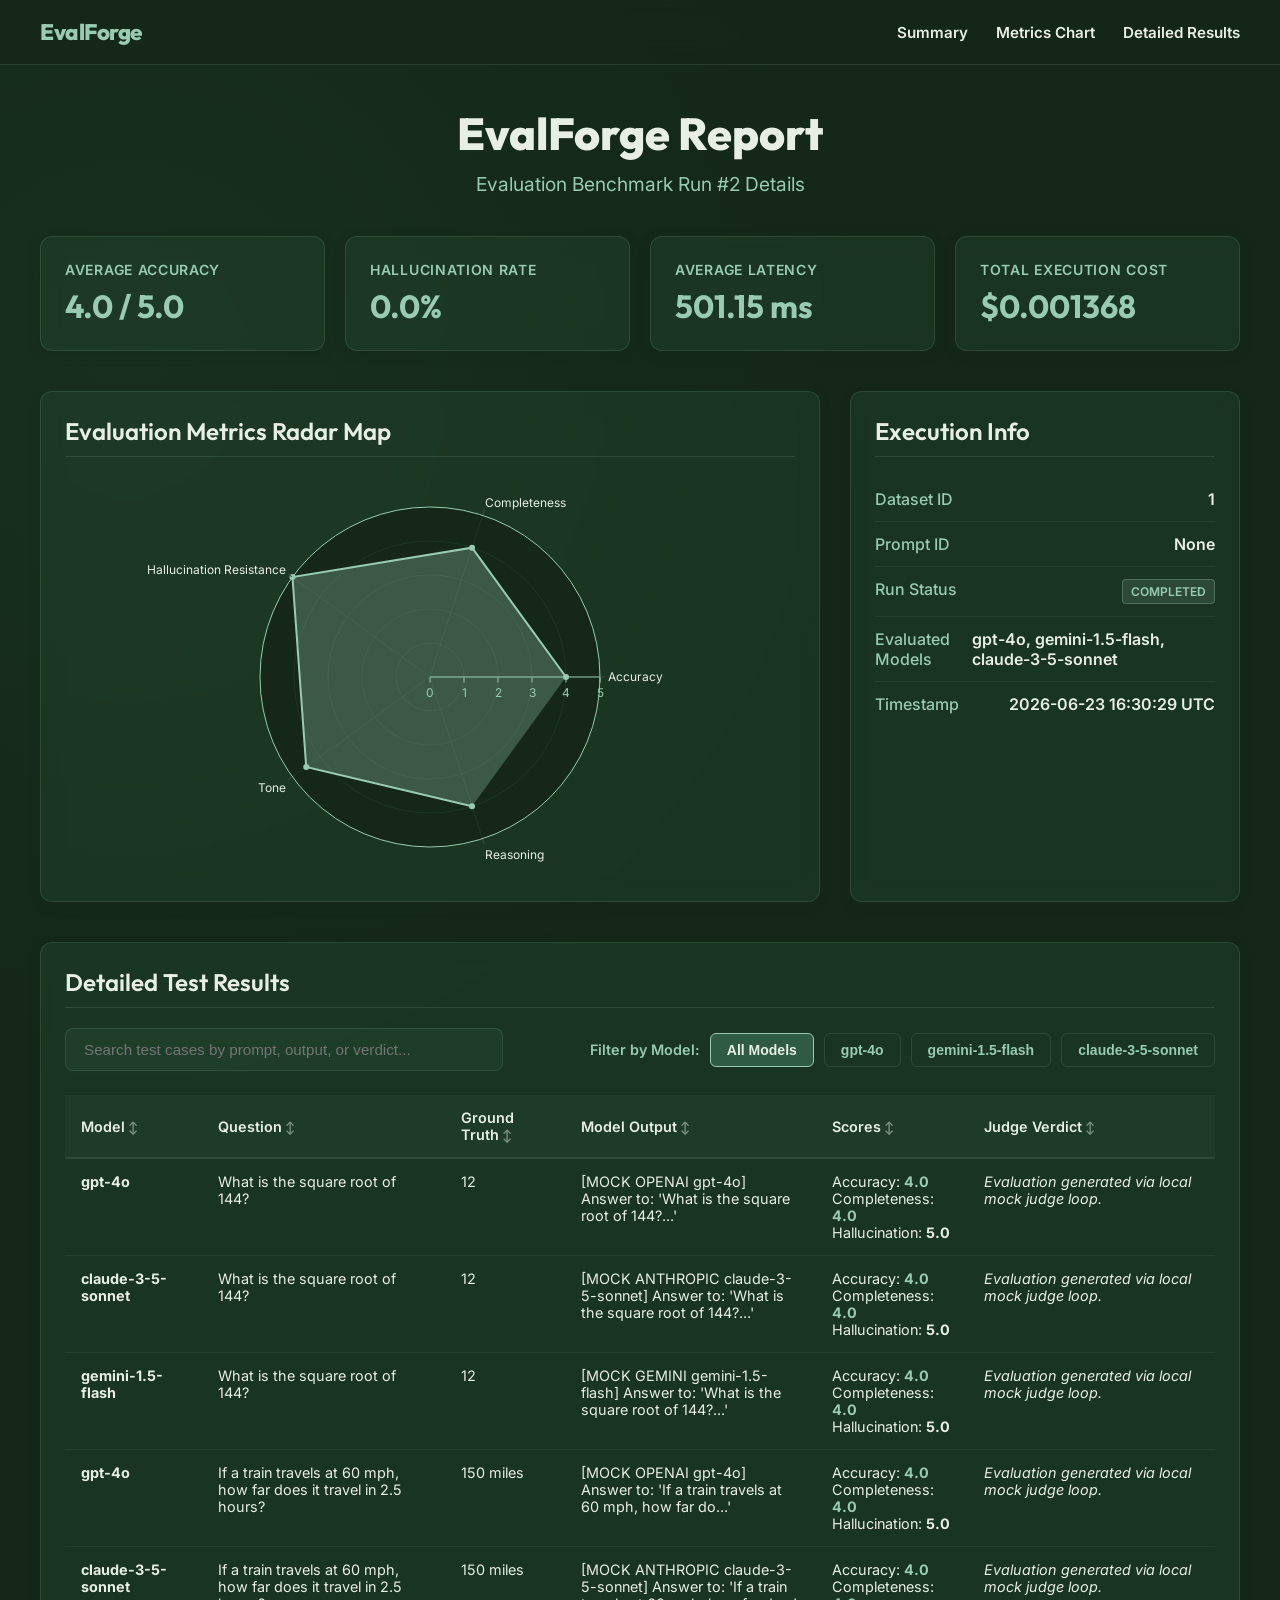
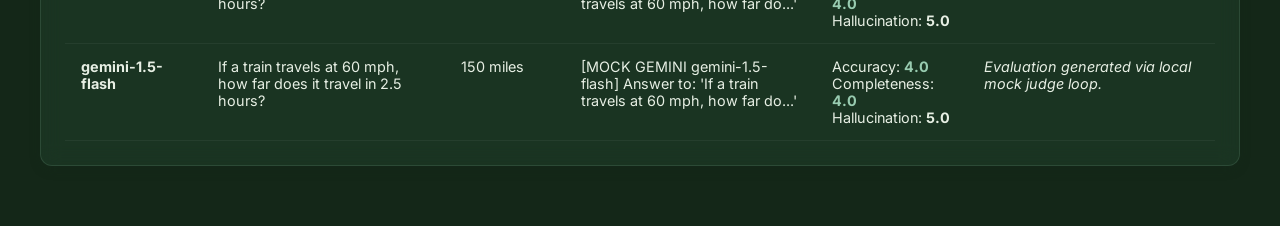
==== docs/index.html @ 188fa4e1 "Initial commit: LLMBench platform with Amber & Terra Cotta theme and Celery worker fixes" ====
<!DOCTYPE html>
<html lang="en">
<head>
    <meta charset="UTF-8">
    <meta name="viewport" content="width=device-width, initial-scale=1.0">
    <title>EvalForge | Run #2 Evaluation Report</title>
    <!-- Outfit Font & Plotly CDN -->
    <link href="https://fonts.googleapis.com/css2?family=Outfit:wght@400;600;800&family=Inter:wght@400;500;700&display=swap" rel="stylesheet">
    <script src="https://cdn.plot.ly/plotly-2.24.0.min.js"></script>
    <style>
        :root {
            --bg-color: #142718;
            --card-bg: rgba(46, 91, 65, 0.25);
            --border-color: rgba(152, 203, 176, 0.15);
            --text-main: #E7EFE4;
            --text-muted: #98CBB0;
            --accent-green: #98CBB0;
            --accent-pine: #2E5B41;
            --accent-red: #F43F5E;
            --accent-cream: #E7EFE4;
        }

        html {
            scroll-behavior: smooth;
        }

        /* Custom Scrollbar */
        ::-webkit-scrollbar {
            width: 10px;
            height: 10px;
        }
        ::-webkit-scrollbar-track {
            background: var(--bg-color);
        }
        ::-webkit-scrollbar-thumb {
            background: var(--accent-pine);
            border-radius: 5px;
        }
        ::-webkit-scrollbar-thumb:hover {
            background: var(--accent-green);
        }

        body {
            background-color: var(--bg-color);
            color: var(--text-main);
            font-family: 'Inter', sans-serif;
            margin: 0;
            padding: 0 0 60px 0;
            /* Subtly animated gradient backdrop matching our forest palette */
            background-image: radial-gradient(circle at 10% 20%, rgba(46, 91, 65, 0.15) 0%, transparent 40%),
                              radial-gradient(circle at 90% 80%, rgba(20, 39, 24, 0.2) 0%, transparent 50%);
        }

        /* --- Header Navigation --- */
        .nav-bar {
            position: sticky;
            top: 0;
            z-index: 100;
            background: rgba(20, 39, 24, 0.75);
            backdrop-filter: blur(12px);
            -webkit-backdrop-filter: blur(12px);
            border-bottom: 1px solid var(--border-color);
            margin-bottom: 40px;
            padding: 18px 24px;
        }
        
        .nav-container {
            max-width: 1200px;
            margin: 0 auto;
            display: flex;
            justify-content: space-between;
            align-items: center;
        }
        
        .nav-logo {
            font-family: 'Outfit', sans-serif;
            font-weight: 800;
            font-size: 1.4rem;
            color: var(--accent-green);
            letter-spacing: -0.02em;
        }
        
        .nav-links a {
            color: var(--text-main);
            text-decoration: none;
            margin-left: 24px;
            font-weight: 600;
            font-size: 0.95rem;
            transition: color 0.3s ease;
            position: relative;
            padding-bottom: 6px;
        }
        
        .nav-links a::after {
            content: '';
            position: absolute;
            width: 0;
            height: 2px;
            bottom: 0;
            left: 0;
            background-color: var(--accent-green);
            transition: width 0.3s ease;
        }
        
        .nav-links a:hover::after {
            width: 100%;
        }
        
        .nav-links a:hover {
            color: var(--accent-green);
        }

        .container {
            max-width: 1200px;
            margin: 0 auto;
            padding: 0 20px;
        }

        header {
            margin-bottom: 40px;
            text-align: center;
        }

        h1 {
            font-family: 'Outfit', sans-serif;
            font-size: 2.8rem;
            margin: 0 0 10px 0;
            font-weight: 800;
            color: var(--accent-cream);
        }

        .subtitle {
            color: var(--text-muted);
            font-size: 1.2rem;
            margin: 0;
        }

        /* --- Scroll Entrance Animations --- */
        .scroll-section {
            opacity: 0;
            transform: translateY(30px);
            transition: opacity 0.8s cubic-bezier(0.16, 1, 0.3, 1), 
                        transform 0.8s cubic-bezier(0.16, 1, 0.3, 1);
        }
        
        .scroll-section.visible {
            opacity: 1;
            transform: translateY(0);
        }

        /* --- KPI Grid --- */
        .kpi-grid {
            display: grid;
            grid-template-columns: repeat(auto-fit, minmax(220px, 1fr));
            gap: 20px;
            margin-bottom: 40px;
        }

        .kpi-card {
            background-color: var(--card-bg);
            border: 1px solid var(--border-color);
            border-radius: 12px;
            padding: 24px;
            box-shadow: 0 4px 12px -2px rgba(20, 39, 24, 0.5);
            backdrop-filter: blur(10px);
            cursor: pointer;
            transition: transform 0.4s cubic-bezier(0.16, 1, 0.3, 1), 
                        border-color 0.4s ease, 
                        box-shadow 0.4s ease;
        }

        .kpi-card:hover {
            transform: translateY(-6px);
            border-color: var(--accent-green);
            box-shadow: 0 12px 24px -10px rgba(152, 203, 176, 0.4);
        }

        .kpi-label {
            color: var(--text-muted);
            font-size: 0.875rem;
            font-weight: 600;
            text-transform: uppercase;
            letter-spacing: 0.05em;
            margin-bottom: 8px;
        }

        .kpi-value {
            font-family: 'Outfit', sans-serif;
            font-size: 2rem;
            font-weight: 700;
            color: var(--accent-green);
        }

        /* --- Layout Sections --- */
        .section-grid {
            display: grid;
            grid-template-columns: 1fr;
            gap: 30px;
            margin-bottom: 40px;
        }

        @media (min-width: 900px) {
            .section-grid {
                grid-template-columns: 2fr 1fr;
            }
        }

        .card {
            background-color: var(--card-bg);
            border: 1px solid var(--border-color);
            border-radius: 12px;
            padding: 24px;
            box-shadow: 0 4px 12px -2px rgba(20, 39, 24, 0.4);
            backdrop-filter: blur(10px);
            transition: transform 0.4s cubic-bezier(0.16, 1, 0.3, 1), 
                        border-color 0.4s ease, 
                        box-shadow 0.4s ease;
        }

        .card:hover {
            transform: translateY(-6px);
            border-color: rgba(152, 203, 176, 0.4);
            box-shadow: 0 12px 24px -10px rgba(46, 91, 65, 0.6);
        }

        h2 {
            font-family: 'Outfit', sans-serif;
            font-size: 1.5rem;
            margin-top: 0;
            margin-bottom: 20px;
            font-weight: 600;
            border-bottom: 1px solid var(--border-color);
            padding-bottom: 10px;
            color: var(--accent-cream);
        }

        .metadata-list {
            list-style: none;
            padding: 0;
            margin: 0;
        }

        .metadata-list li {
            display: flex;
            justify-content: space-between;
            padding: 12px 0;
            border-bottom: 1px solid rgba(255, 255, 255, 0.05);
        }

        .metadata-list li:last-child {
            border-bottom: none;
        }

        .metadata-label {
            color: var(--text-muted);
            font-weight: 500;
        }

        .metadata-value {
            font-weight: 600;
        }

        /* --- Chart slots --- */
        .chart-container {
            width: 100%;
            height: 400px;
        }

        /* --- Results Table --- */
        .table-card {
            animation: fadeInUp 0.9s cubic-bezier(0.16, 1, 0.3, 1) both;
            animation-delay: 0.35s;
        }

        .table-container {
            overflow-x: auto;
            margin-top: 20px;
        }

        table {
            width: 100%;
            border-collapse: collapse;
            text-align: left;
            font-size: 0.9rem;
        }

        th {
            background-color: rgba(46, 91, 65, 0.2);
            color: var(--text-main);
            font-weight: 600;
            padding: 14px 16px;
            border-bottom: 2px solid var(--border-color);
        }

        td {
            padding: 14px 16px;
            border-bottom: 1px solid rgba(255, 255, 255, 0.05);
            vertical-align: top;
            max-width: 300px;
            word-wrap: break-word;
        }

        tr:hover {
            background-color: rgba(255, 255, 255, 0.02);
        }

        .badge {
            display: inline-block;
            padding: 4px 8px;
            border-radius: 4px;
            font-size: 0.75rem;
            font-weight: 600;
            text-transform: uppercase;
        }

        .badge-status-completed {
            background-color: rgba(152, 203, 176, 0.15);
            color: var(--accent-green);
            border: 1px solid rgba(152, 203, 176, 0.3);
        }

        .score {
            font-weight: 700;
            color: var(--accent-green);
        }

        /* --- Search & Filters --- */
        .search-filter-container {
            display: flex;
            flex-direction: column;
            gap: 20px;
            margin-bottom: 24px;
        }
        @media (min-width: 768px) {
            .search-filter-container {
                flex-direction: row;
                justify-content: space-between;
                align-items: center;
            }
        }
        .form-input {
            background-color: var(--card-bg);
            border: 1px solid var(--border-color);
            color: var(--text-main);
            padding: 12px 18px;
            border-radius: 8px;
            font-size: 0.95rem;
            outline: none;
            width: 100%;
            max-width: 400px;
            transition: border-color 0.3s ease;
        }
        .form-input:focus {
            border-color: var(--accent-green);
        }
        .filter-group {
            display: flex;
            align-items: center;
            gap: 10px;
            flex-wrap: wrap;
        }
        .filter-label {
            color: var(--text-muted);
            font-size: 0.9rem;
            font-weight: 600;
        }
        .filter-btn {
            background-color: transparent;
            border: 1px solid var(--border-color);
            color: var(--text-muted);
            padding: 8px 16px;
            border-radius: 6px;
            font-size: 0.875rem;
            font-weight: 600;
            cursor: pointer;
            transition: all 0.3s ease;
        }
        .filter-btn:hover, .filter-btn.active {
            background-color: var(--accent-pine);
            color: var(--text-main);
            border-color: var(--accent-green);
        }
        th.sortable {
            cursor: pointer;
            user-select: none;
            position: relative;
        }
        th.sortable:hover {
            background-color: rgba(46, 91, 65, 0.4);
            color: var(--accent-green);
        }
        th.sortable::after {
            content: ' ↕';
            font-size: 0.75rem;
            opacity: 0.5;
        }
        th.sortable.asc::after {
            content: ' ↑';
            opacity: 1;
            color: var(--accent-green);
        }
        th.sortable.desc::after {
            content: ' ↓';
            opacity: 1;
            color: var(--accent-green);
        }
    </style>
</head>
<body>
    <!-- Sticky Navigation Bar -->
    <div class="nav-bar">
        <div class="nav-container">
            <span class="nav-logo">EvalForge</span>
            <div class="nav-links">
                <a href="#summary">Summary</a>
                <a href="#charts">Metrics Chart</a>
                <a href="#results">Detailed Results</a>
            </div>
        </div>
    </div>

    <div class="container">
        <!-- Summary Section -->
        <section id="summary" class="scroll-section">
            <header>
                <h1>EvalForge Report</h1>
                <p class="subtitle">Evaluation Benchmark Run #2 Details</p>
            </header>

            <!-- KPI Summary Dashboard -->
            <div class="kpi-grid">
                <div class="kpi-card" onclick="handleKpiClick('accuracy')">
                    <div class="kpi-label">Average Accuracy</div>
                    <div class="kpi-value">4.0 / 5.0</div>
                </div>
                <div class="kpi-card" onclick="handleKpiClick('hallucination')">
                    <div class="kpi-label">Hallucination Rate</div>
                    <div class="kpi-value" style="color: var(--accent-green)">
                        0.0%
                    </div>
                </div>
                <div class="kpi-card" onclick="handleKpiClick('latency')">
                    <div class="kpi-label">Average Latency</div>
                    <div class="kpi-value">501.15 ms</div>
                </div>
                <div class="kpi-card" onclick="handleKpiClick('cost')">
                    <div class="kpi-label">Total Execution Cost</div>
                    <div class="kpi-value">$0.001368</div>
                </div>
            </div>
        </section>

        <!-- Main Info Section -->
        <section id="charts" class="scroll-section">
            <div class="section-grid">
                <!-- Radar Dimensions Chart -->
                <div class="card">
                    <h2>Evaluation Metrics Radar Map</h2>
                    <div id="radar-chart" class="chart-container"></div>
                </div>

                <!-- Run Metadata -->
                <div class="card">
                    <h2>Execution Info</h2>
                    <ul class="metadata-list">
                        <li>
                            <span class="metadata-label">Dataset ID</span>
                            <span class="metadata-value">1</span>
                        </li>
                        <li>
                            <span class="metadata-label">Prompt ID</span>
                            <span class="metadata-value">None</span>
                        </li>
                        <li>
                            <span class="metadata-label">Run Status</span>
                            <span class="metadata-value"><span class="badge badge-status-completed">COMPLETED</span></span>
                        </li>
                        <li>
                            <span class="metadata-label">Evaluated Models</span>
                            <span class="metadata-value">gpt-4o, gemini-1.5-flash, claude-3-5-sonnet</span>
                        </li>
                        <li>
                            <span class="metadata-label">Timestamp</span>
                            <span class="metadata-value">2026-06-23 16:30:29 UTC</span>
                        </li>
                    </ul>
                </div>
            </div>
        </section>

        <!-- Granular Test Cases -->
        <section id="results" class="scroll-section">
            <div class="card table-card">
                <h2>Detailed Test Results</h2>
                
                <!-- Dynamic Interactive Filters -->
                <div class="search-filter-container">
                    <input type="text" id="search-box" class="form-input" placeholder="Search test cases by prompt, output, or verdict..." onkeyup="filterTable()">
                    <div class="filter-group">
                        <span class="filter-label">Filter by Model:</span>
                        <button class="filter-btn active" onclick="filterModel('all', this)">All Models</button>
                        
                        <button class="filter-btn" onclick="filterModel('gpt-4o', this)">gpt-4o</button>
                        
                        <button class="filter-btn" onclick="filterModel('gemini-1.5-flash', this)">gemini-1.5-flash</button>
                        
                        <button class="filter-btn" onclick="filterModel('claude-3-5-sonnet', this)">claude-3-5-sonnet</button>
                        
                    </div>
                </div>

                <div class="table-container">
                    <table>
                        <thead>
                            <tr>
                                <th class="sortable" onclick="sortTable(0)">Model</th>
                                <th class="sortable" onclick="sortTable(1)">Question</th>
                                <th class="sortable" onclick="sortTable(2)">Ground Truth</th>
                                <th class="sortable" onclick="sortTable(3)">Model Output</th>
                                <th class="sortable" onclick="sortTable(4)">Scores</th>
                                <th class="sortable" onclick="sortTable(5)">Judge Verdict</th>
                            </tr>
                        </thead>
                        <tbody id="results-table-body">
                            
                            <tr data-model="gpt-4o">
                                <td><strong>gpt-4o</strong></td>
                                <td>What is the square root of 144?</td>
                                <td>12</td>
                                <td>[MOCK OPENAI gpt-4o] Answer to: 'What is the square root of 144?...'</td>
                                <td>
                                    Accuracy: <span class="score">4.0</span><br>
                                    Completeness: <span class="score">4.0</span><br>
                                    Hallucination: <span class="score" style="color: var(--text-main)">5.0</span>
                                </td>
                                <td><em>Evaluation generated via local mock judge loop.</em></td>
                            </tr>
                            
                            <tr data-model="claude-3-5-sonnet">
                                <td><strong>claude-3-5-sonnet</strong></td>
                                <td>What is the square root of 144?</td>
                                <td>12</td>
                                <td>[MOCK ANTHROPIC claude-3-5-sonnet] Answer to: 'What is the square root of 144?...'</td>
                                <td>
                                    Accuracy: <span class="score">4.0</span><br>
                                    Completeness: <span class="score">4.0</span><br>
                                    Hallucination: <span class="score" style="color: var(--text-main)">5.0</span>
                                </td>
                                <td><em>Evaluation generated via local mock judge loop.</em></td>
                            </tr>
                            
                            <tr data-model="gemini-1.5-flash">
                                <td><strong>gemini-1.5-flash</strong></td>
                                <td>What is the square root of 144?</td>
                                <td>12</td>
                                <td>[MOCK GEMINI gemini-1.5-flash] Answer to: 'What is the square root of 144?...'</td>
                                <td>
                                    Accuracy: <span class="score">4.0</span><br>
                                    Completeness: <span class="score">4.0</span><br>
                                    Hallucination: <span class="score" style="color: var(--text-main)">5.0</span>
                                </td>
                                <td><em>Evaluation generated via local mock judge loop.</em></td>
                            </tr>
                            
                            <tr data-model="gpt-4o">
                                <td><strong>gpt-4o</strong></td>
                                <td>If a train travels at 60 mph, how far does it travel in 2.5 hours?</td>
                                <td>150 miles</td>
                                <td>[MOCK OPENAI gpt-4o] Answer to: 'If a train travels at 60 mph, how far do...'</td>
                                <td>
                                    Accuracy: <span class="score">4.0</span><br>
                                    Completeness: <span class="score">4.0</span><br>
                                    Hallucination: <span class="score" style="color: var(--text-main)">5.0</span>
                                </td>
                                <td><em>Evaluation generated via local mock judge loop.</em></td>
                            </tr>
                            
                            <tr data-model="claude-3-5-sonnet">
                                <td><strong>claude-3-5-sonnet</strong></td>
                                <td>If a train travels at 60 mph, how far does it travel in 2.5 hours?</td>
                                <td>150 miles</td>
                                <td>[MOCK ANTHROPIC claude-3-5-sonnet] Answer to: 'If a train travels at 60 mph, how far do...'</td>
                                <td>
                                    Accuracy: <span class="score">4.0</span><br>
                                    Completeness: <span class="score">4.0</span><br>
                                    Hallucination: <span class="score" style="color: var(--text-main)">5.0</span>
                                </td>
                                <td><em>Evaluation generated via local mock judge loop.</em></td>
                            </tr>
                            
                            <tr data-model="gemini-1.5-flash">
                                <td><strong>gemini-1.5-flash</strong></td>
                                <td>If a train travels at 60 mph, how far does it travel in 2.5 hours?</td>
                                <td>150 miles</td>
                                <td>[MOCK GEMINI gemini-1.5-flash] Answer to: 'If a train travels at 60 mph, how far do...'</td>
                                <td>
                                    Accuracy: <span class="score">4.0</span><br>
                                    Completeness: <span class="score">4.0</span><br>
                                    Hallucination: <span class="score" style="color: var(--text-main)">5.0</span>
                                </td>
                                <td><em>Evaluation generated via local mock judge loop.</em></td>
                            </tr>
                            
                        </tbody>
                    </table>
                </div>
            </div>
        </section>
    </div>

    <!-- Inject Plotly Chart Script & Scroll Observer -->
    <script>
        // Load data injected from Python compiler
        var trace = {
            type: 'scatterpolar',
            r: [
                4.0,
                4.0,
                5.0,
                4.5,
                4.0
            ],
            theta: ['Accuracy', 'Completeness', 'Hallucination Resistance', 'Tone', 'Reasoning'],
            fill: 'toself',
            line: { color: '#98CBB0' },
            fillcolor: 'rgba(152, 203, 176, 0.3)'
        };

        var layout = {
            polar: {
                radialaxis: { visible: true, range: [0, 5], color: '#98CBB0', gridcolor: 'rgba(46, 91, 65, 0.3)' },
                angularaxis: { gridcolor: 'rgba(46, 91, 65, 0.3)', linecolor: '#98CBB0' },
                bgcolor: 'rgba(20, 39, 24, 1)'
            },
            showlegend: false,
            paper_bgcolor: 'rgba(20, 39, 24, 0)',
            plot_bgcolor: 'rgba(20, 39, 24, 0)',
            font: { color: '#E7EFE4', family: 'Inter, sans-serif' },
            margin: { t: 30, b: 30, l: 30, r: 30 }
        };

        Plotly.newPlot('radar-chart', [trace], layout);

        // --- Scroll Entrance Intersection Observer ---
        document.addEventListener("DOMContentLoaded", function() {
            const observerOptions = {
                root: null,
                rootMargin: "0px 0px -80px 0px",
                threshold: 0.05
            };

            const observer = new IntersectionObserver((entries, observer) => {
                entries.forEach(entry => {
                    if (entry.isIntersecting) {
                        entry.target.classList.add("visible");
                        observer.unobserve(entry.target); // Animate once
                    }
                });
            }, observerOptions);

            document.querySelectorAll(".scroll-section").forEach(section => {
                observer.observe(section);
            });
        });

        // --- Interactive Search and Filtering ---
        let activeModelFilter = 'all';

        function filterTable() {
            const searchQuery = document.getElementById("search-box").value.toLowerCase();
            const tableRows = document.querySelectorAll("#results-table-body tr");

            tableRows.forEach(row => {
                const modelName = row.getAttribute("data-model");
                const rowText = row.textContent.toLowerCase();
                
                const matchesSearch = rowText.includes(searchQuery);
                const matchesModel = (activeModelFilter === 'all' || modelName === activeModelFilter);

                if (matchesSearch && matchesModel) {
                    row.style.display = "";
                } else {
                    row.style.display = "none";
                }
            });
        }

        function filterModel(model, btn) {
            // Update active button state
            document.querySelectorAll(".filter-btn").forEach(el => el.classList.remove("active"));
            btn.classList.add("active");

            activeModelFilter = model;
            filterTable();
        }

        // --- Interactive Column Sorting ---
        let sortDirections = [true, true, true, true, true, true]; // true = ASC, false = DESC

        function sortTable(colIndex) {
            const tableBody = document.getElementById("results-table-body");
            const rows = Array.from(tableBody.querySelectorAll("tr"));
            const thElements = document.querySelectorAll("th.sortable");
            
            // Toggle direction
            const ascending = sortDirections[colIndex];
            sortDirections[colIndex] = !ascending;

            // Reset headers styling
            thElements.forEach(th => th.classList.remove("asc", "desc"));
            thElements[colIndex].classList.add(ascending ? "asc" : "desc");

            rows.sort((rowA, rowB) => {
                let cellA = rowA.cells[colIndex].textContent.trim();
                let cellB = rowB.cells[colIndex].textContent.trim();

                // If sorting scores, try numeric comparison
                if (colIndex === 4) {
                    // Extract first score digit as comparison key
                    const scoreA = parseFloat(cellA.match(/\d+(\.\d+)?/)) || 0;
                    const scoreB = parseFloat(cellB.match(/\d+(\.\d+)?/)) || 0;
                    return ascending ? scoreA - scoreB : scoreB - scoreA;
                }

                return ascending 
                    ? cellA.localeCompare(cellB) 
                    : cellB.localeCompare(cellA);
            });

            // Re-append sorted rows
            rows.forEach(row => tableBody.appendChild(row));
        }

        // --- KPI Card Click Interactions ---
        function handleKpiClick(metric) {
            // Scroll smoothly to results section
            document.getElementById("results").scrollIntoView({ behavior: 'smooth' });

            if (metric === 'accuracy') {
                // Sort table by score column (index 4)
                sortTable(4);
            } else if (metric === 'hallucination') {
                // Filter to show only failed hallucination cases (score <= 3.0)
                const tableRows = document.querySelectorAll("#results-table-body tr");
                tableRows.forEach(row => {
                    const scoresText = row.cells[4].textContent;
                    const match = scoresText.match(/Hallucination:\s*(\d+(\.\d+)?)/);
                    if (match) {
                        const score = parseFloat(match[1]);
                        if (score <= 3.0) {
                            row.style.display = "";
                        } else {
                            row.style.display = "none";
                        }
                    }
                });
            } else {
                // Reset search input and show all rows
                document.getElementById("search-box").value = "";
                activeModelFilter = 'all';
                document.querySelectorAll(".filter-btn").forEach(el => el.classList.remove("active"));
                const allBtn = document.querySelector("button[onclick*='all']");
                if (allBtn) allBtn.classList.add("active");
                filterTable();
            }
        }
    </script>
</body>
</html>
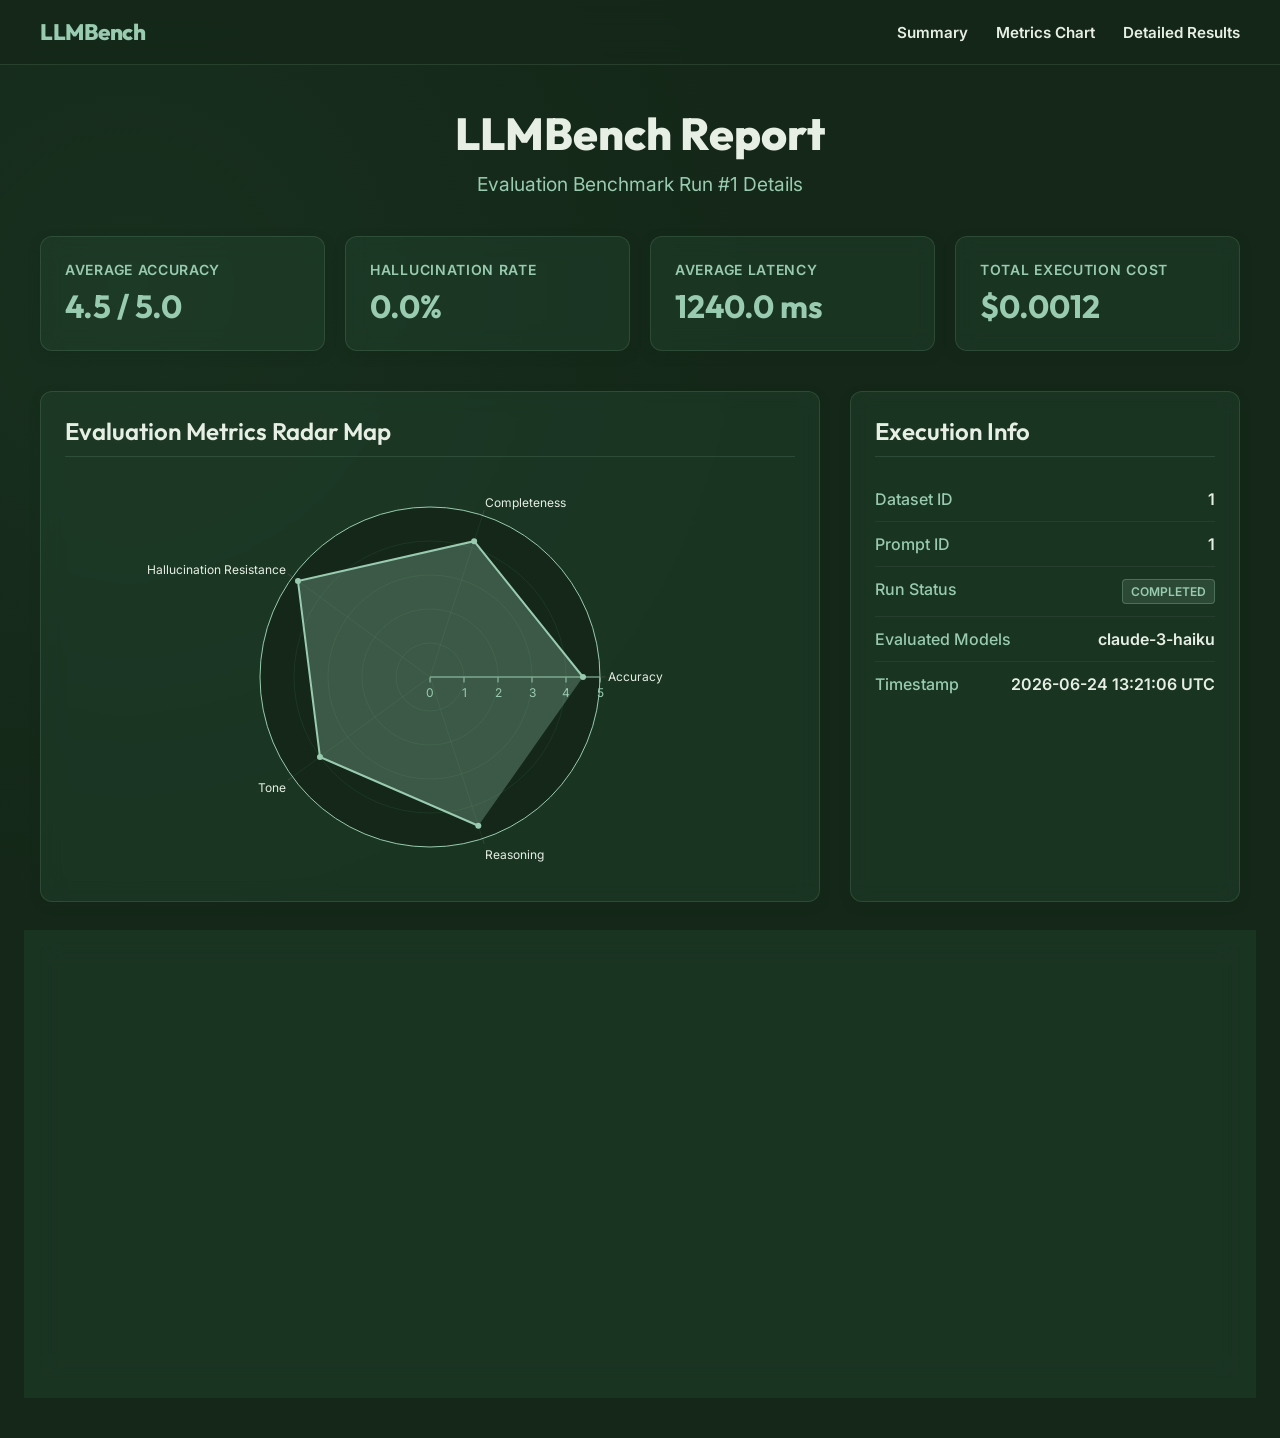
==== commit 4b88bcf5: "Configure host-based SQLite workflow for AI Quality Gate, remove emojis from backend Python files, a" ====
--- a/docs/index.html
+++ b/docs/index.html
@@ -3,7 +3,7 @@
 <head>
     <meta charset="UTF-8">
     <meta name="viewport" content="width=device-width, initial-scale=1.0">
-    <title>EvalForge | Run #2 Evaluation Report</title>
+    <title>LLMBench | Run #1 Evaluation Report</title>
     <!-- Outfit Font & Plotly CDN -->
     <link href="https://fonts.googleapis.com/css2?family=Outfit:wght@400;600;800&family=Inter:wght@400;500;700&display=swap" rel="stylesheet">
     <script src="https://cdn.plot.ly/plotly-2.24.0.min.js"></script>
@@ -410,7 +410,7 @@
     <!-- Sticky Navigation Bar -->
     <div class="nav-bar">
         <div class="nav-container">
-            <span class="nav-logo">EvalForge</span>
+            <span class="nav-logo">LLMBench</span>
             <div class="nav-links">
                 <a href="#summary">Summary</a>
                 <a href="#charts">Metrics Chart</a>
@@ -423,15 +423,15 @@
         <!-- Summary Section -->
         <section id="summary" class="scroll-section">
             <header>
-                <h1>EvalForge Report</h1>
-                <p class="subtitle">Evaluation Benchmark Run #2 Details</p>
+                <h1>LLMBench Report</h1>
+                <p class="subtitle">Evaluation Benchmark Run #1 Details</p>
             </header>
 
             <!-- KPI Summary Dashboard -->
             <div class="kpi-grid">
                 <div class="kpi-card" onclick="handleKpiClick('accuracy')">
                     <div class="kpi-label">Average Accuracy</div>
-                    <div class="kpi-value">4.0 / 5.0</div>
+                    <div class="kpi-value">4.5 / 5.0</div>
                 </div>
                 <div class="kpi-card" onclick="handleKpiClick('hallucination')">
                     <div class="kpi-label">Hallucination Rate</div>
@@ -441,11 +441,11 @@
                 </div>
                 <div class="kpi-card" onclick="handleKpiClick('latency')">
                     <div class="kpi-label">Average Latency</div>
-                    <div class="kpi-value">501.15 ms</div>
+                    <div class="kpi-value">1240.0 ms</div>
                 </div>
                 <div class="kpi-card" onclick="handleKpiClick('cost')">
                     <div class="kpi-label">Total Execution Cost</div>
-                    <div class="kpi-value">$0.001368</div>
+                    <div class="kpi-value">$0.0012</div>
                 </div>
             </div>
         </section>
@@ -469,7 +469,7 @@
                         </li>
                         <li>
                             <span class="metadata-label">Prompt ID</span>
-                            <span class="metadata-value">None</span>
+                            <span class="metadata-value">1</span>
                         </li>
                         <li>
                             <span class="metadata-label">Run Status</span>
@@ -477,11 +477,11 @@
                         </li>
                         <li>
                             <span class="metadata-label">Evaluated Models</span>
-                            <span class="metadata-value">gpt-4o, gemini-1.5-flash, claude-3-5-sonnet</span>
+                            <span class="metadata-value">claude-3-haiku</span>
                         </li>
                         <li>
                             <span class="metadata-label">Timestamp</span>
-                            <span class="metadata-value">2026-06-23 16:30:29 UTC</span>
+                            <span class="metadata-value">2026-06-24 13:21:06 UTC</span>
                         </li>
                     </ul>
                 </div>
@@ -500,11 +500,7 @@
                         <span class="filter-label">Filter by Model:</span>
                         <button class="filter-btn active" onclick="filterModel('all', this)">All Models</button>
                         
-                        <button class="filter-btn" onclick="filterModel('gpt-4o', this)">gpt-4o</button>
-                        
-                        <button class="filter-btn" onclick="filterModel('gemini-1.5-flash', this)">gemini-1.5-flash</button>
-                        
-                        <button class="filter-btn" onclick="filterModel('claude-3-5-sonnet', this)">claude-3-5-sonnet</button>
+                        <button class="filter-btn" onclick="filterModel('claude-3-haiku', this)">claude-3-haiku</button>
                         
                     </div>
                 </div>
@@ -523,82 +519,30 @@
                         </thead>
                         <tbody id="results-table-body">
                             
-                            <tr data-model="gpt-4o">
-                                <td><strong>gpt-4o</strong></td>
+                            <tr data-model="claude-3-haiku">
+                                <td><strong>claude-3-haiku</strong></td>
                                 <td>What is the square root of 144?</td>
                                 <td>12</td>
-                                <td>[MOCK OPENAI gpt-4o] Answer to: 'What is the square root of 144?...'</td>
+                                <td>The square root of 144 is 12.</td>
+                                <td>
+                                    Accuracy: <span class="score">5.0</span><br>
+                                    Completeness: <span class="score">5.0</span><br>
+                                    Hallucination: <span class="score" style="color: var(--text-main)">5.0</span>
+                                </td>
+                                <td><em>The output is exact and correct.</em></td>
+                            </tr>
+                            
+                            <tr data-model="claude-3-haiku">
+                                <td><strong>claude-3-haiku</strong></td>
+                                <td>If a train travels at 60 mph, how far does it travel in 2.5 hours?</td>
+                                <td>150 miles</td>
+                                <td>It will travel 150 miles.</td>
                                 <td>
                                     Accuracy: <span class="score">4.0</span><br>
                                     Completeness: <span class="score">4.0</span><br>
-                                    Hallucination: <span class="score" style="color: var(--text-main)">5.0</span>
+                                    Hallucination: <span class="score" style="color: var(--text-main)">4.5</span>
                                 </td>
-                                <td><em>Evaluation generated via local mock judge loop.</em></td>
-                            </tr>
-                            
-                            <tr data-model="claude-3-5-sonnet">
-                                <td><strong>claude-3-5-sonnet</strong></td>
-                                <td>What is the square root of 144?</td>
-                                <td>12</td>
-                                <td>[MOCK ANTHROPIC claude-3-5-sonnet] Answer to: 'What is the square root of 144?...'</td>
-                                <td>
-                                    Accuracy: <span class="score">4.0</span><br>
-                                    Completeness: <span class="score">4.0</span><br>
-                                    Hallucination: <span class="score" style="color: var(--text-main)">5.0</span>
-                                </td>
-                                <td><em>Evaluation generated via local mock judge loop.</em></td>
-                            </tr>
-                            
-                            <tr data-model="gemini-1.5-flash">
-                                <td><strong>gemini-1.5-flash</strong></td>
-                                <td>What is the square root of 144?</td>
-                                <td>12</td>
-                                <td>[MOCK GEMINI gemini-1.5-flash] Answer to: 'What is the square root of 144?...'</td>
-                                <td>
-                                    Accuracy: <span class="score">4.0</span><br>
-                                    Completeness: <span class="score">4.0</span><br>
-                                    Hallucination: <span class="score" style="color: var(--text-main)">5.0</span>
-                                </td>
-                                <td><em>Evaluation generated via local mock judge loop.</em></td>
-                            </tr>
-                            
-                            <tr data-model="gpt-4o">
-                                <td><strong>gpt-4o</strong></td>
-                                <td>If a train travels at 60 mph, how far does it travel in 2.5 hours?</td>
-                                <td>150 miles</td>
-                                <td>[MOCK OPENAI gpt-4o] Answer to: 'If a train travels at 60 mph, how far do...'</td>
-                                <td>
-                                    Accuracy: <span class="score">4.0</span><br>
-                                    Completeness: <span class="score">4.0</span><br>
-                                    Hallucination: <span class="score" style="color: var(--text-main)">5.0</span>
-                                </td>
-                                <td><em>Evaluation generated via local mock judge loop.</em></td>
-                            </tr>
-                            
-                            <tr data-model="claude-3-5-sonnet">
-                                <td><strong>claude-3-5-sonnet</strong></td>
-                                <td>If a train travels at 60 mph, how far does it travel in 2.5 hours?</td>
-                                <td>150 miles</td>
-                                <td>[MOCK ANTHROPIC claude-3-5-sonnet] Answer to: 'If a train travels at 60 mph, how far do...'</td>
-                                <td>
-                                    Accuracy: <span class="score">4.0</span><br>
-                                    Completeness: <span class="score">4.0</span><br>
-                                    Hallucination: <span class="score" style="color: var(--text-main)">5.0</span>
-                                </td>
-                                <td><em>Evaluation generated via local mock judge loop.</em></td>
-                            </tr>
-                            
-                            <tr data-model="gemini-1.5-flash">
-                                <td><strong>gemini-1.5-flash</strong></td>
-                                <td>If a train travels at 60 mph, how far does it travel in 2.5 hours?</td>
-                                <td>150 miles</td>
-                                <td>[MOCK GEMINI gemini-1.5-flash] Answer to: 'If a train travels at 60 mph, how far do...'</td>
-                                <td>
-                                    Accuracy: <span class="score">4.0</span><br>
-                                    Completeness: <span class="score">4.0</span><br>
-                                    Hallucination: <span class="score" style="color: var(--text-main)">5.0</span>
-                                </td>
-                                <td><em>Evaluation generated via local mock judge loop.</em></td>
+                                <td><em>Correct math, though could state units clearly.</em></td>
                             </tr>
                             
                         </tbody>
@@ -614,11 +558,11 @@
         var trace = {
             type: 'scatterpolar',
             r: [
+                4.5,
+                4.2,
+                4.8,
                 4.0,
-                4.0,
-                5.0,
-                4.5,
-                4.0
+                4.6
             ],
             theta: ['Accuracy', 'Completeness', 'Hallucination Resistance', 'Tone', 'Reasoning'],
             fill: 'toself',
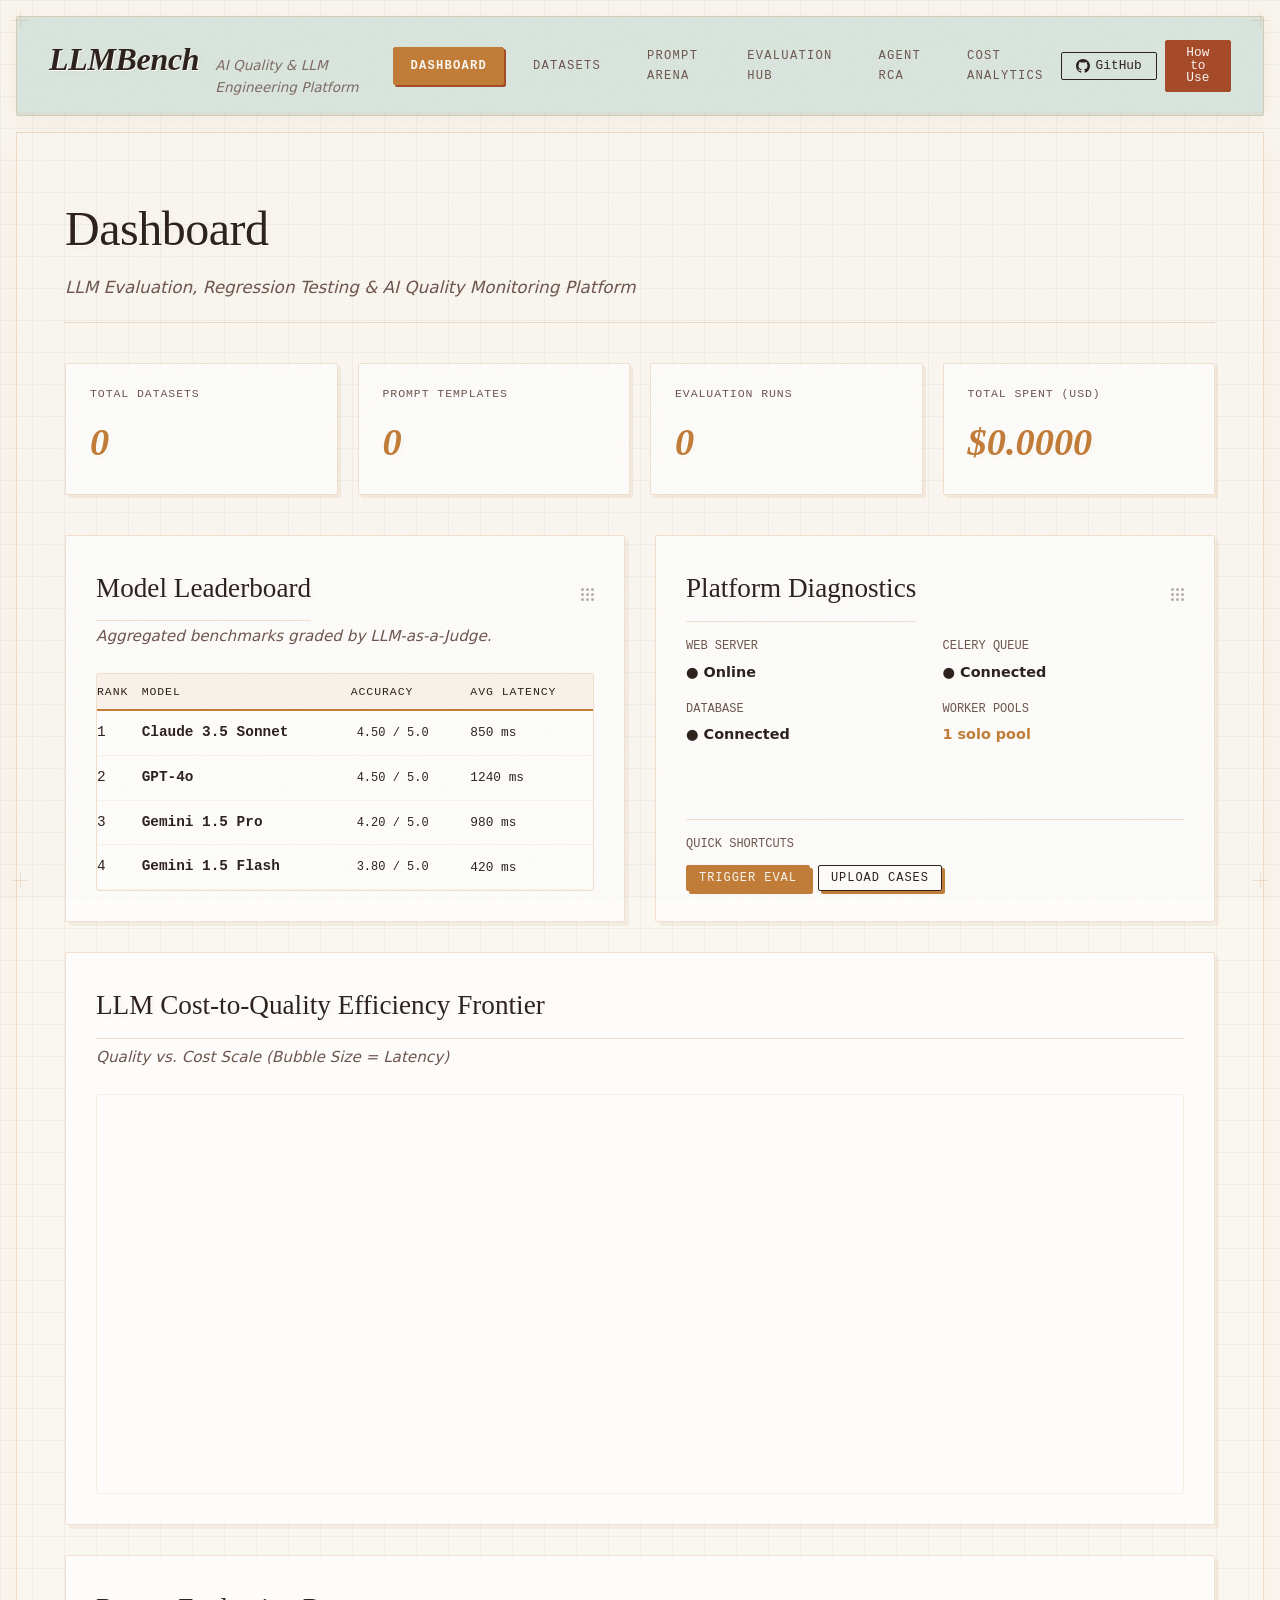
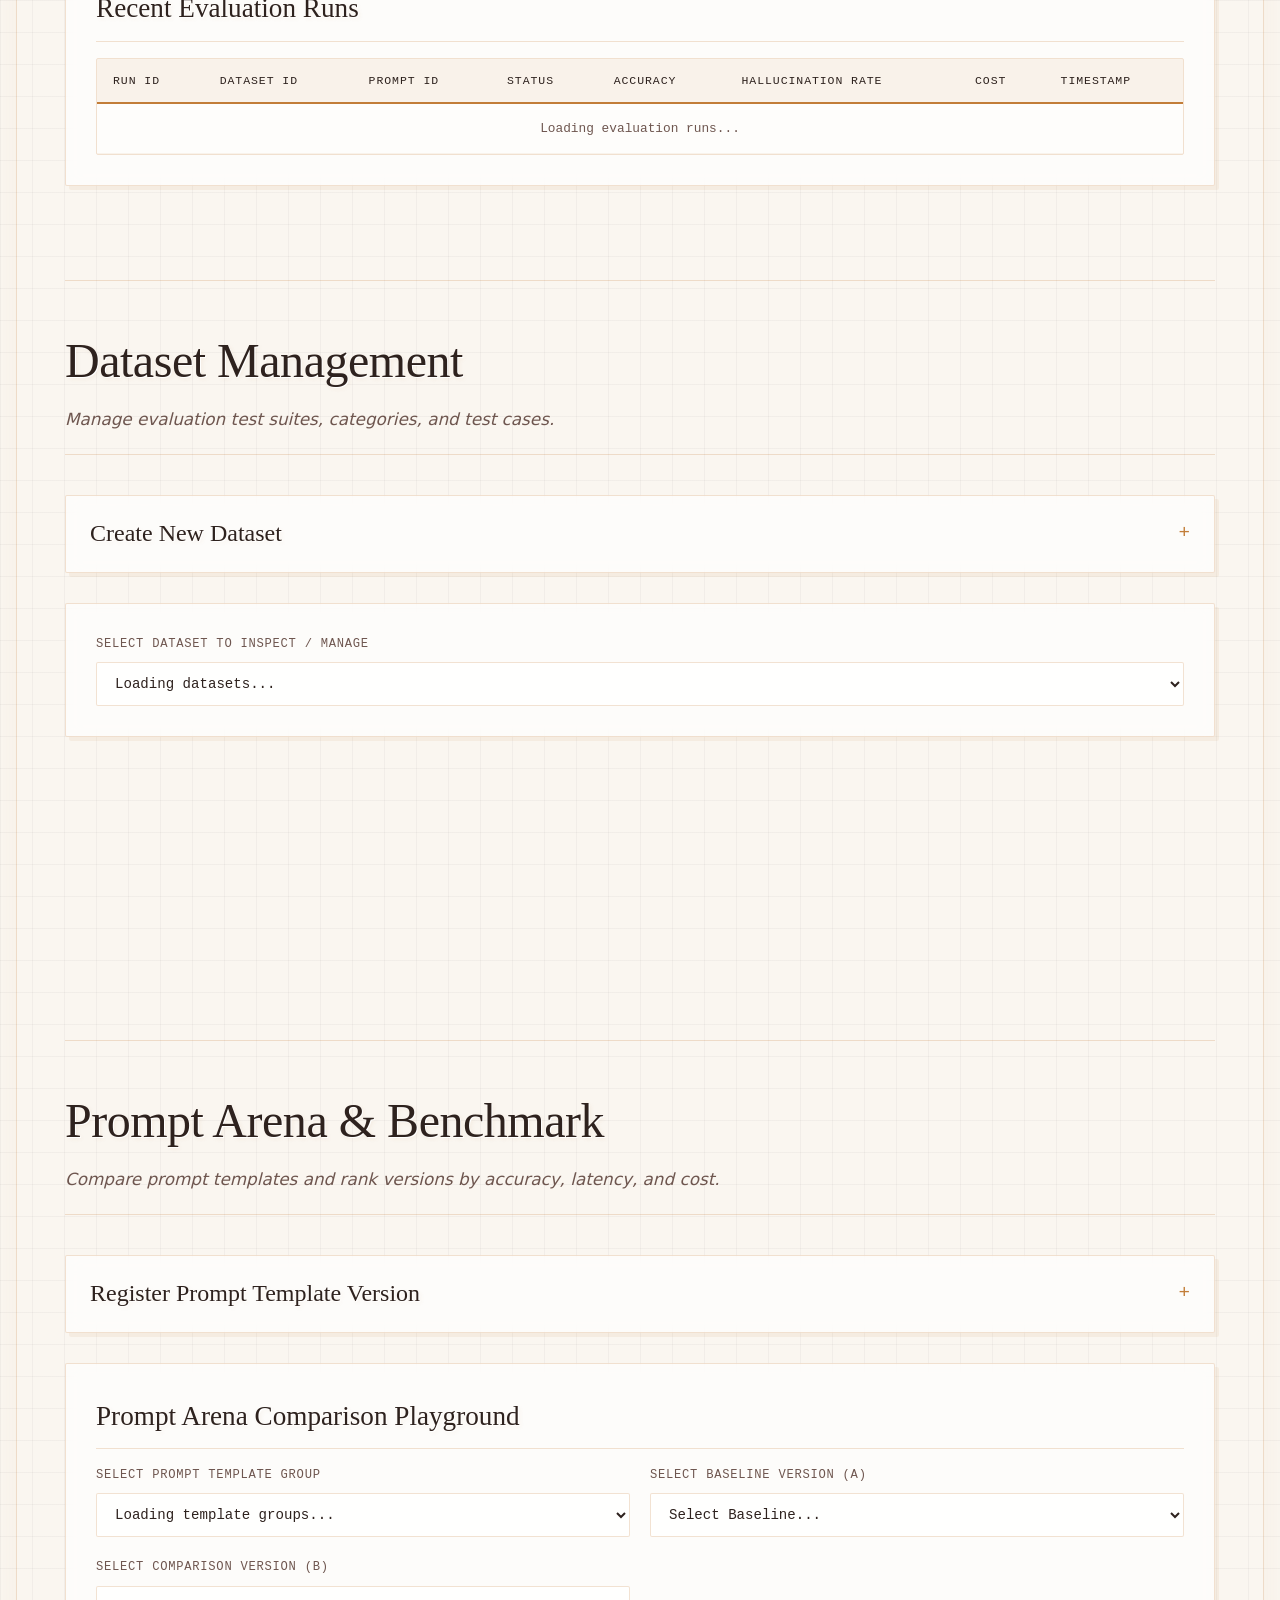
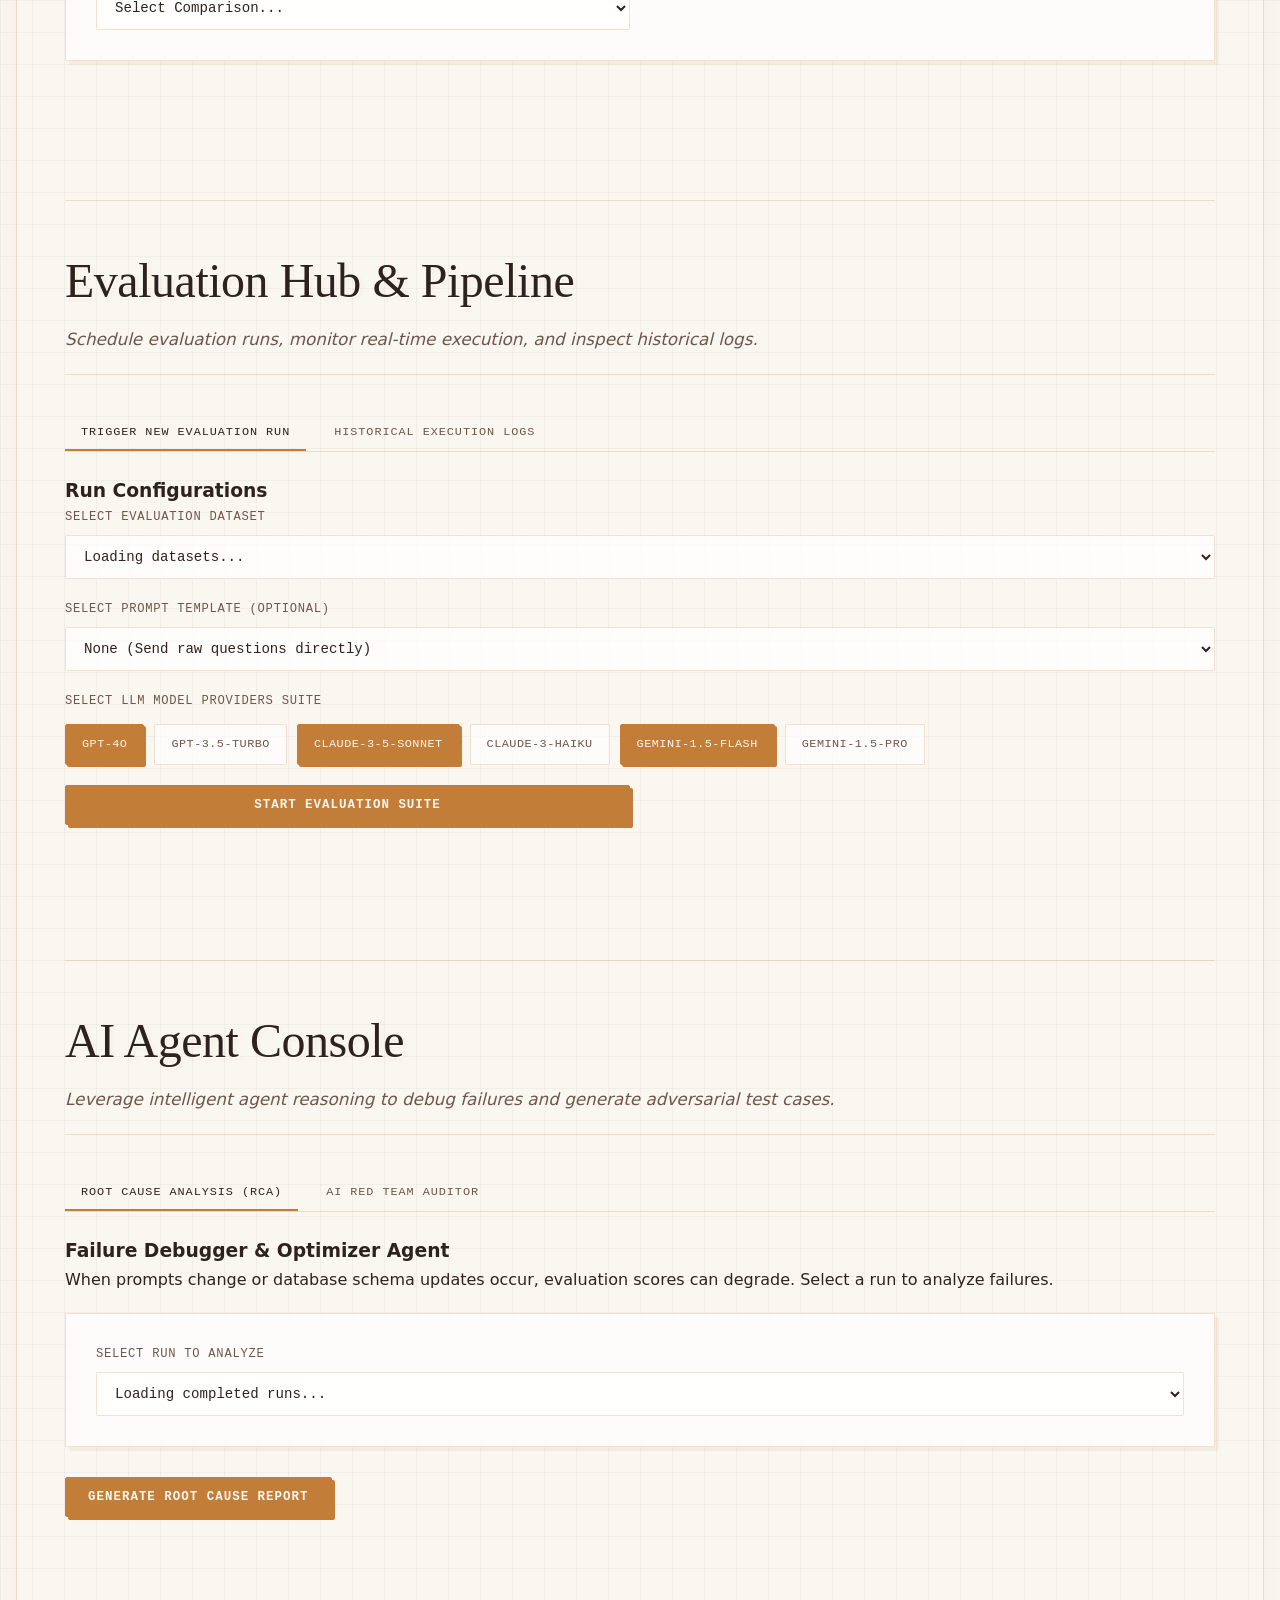
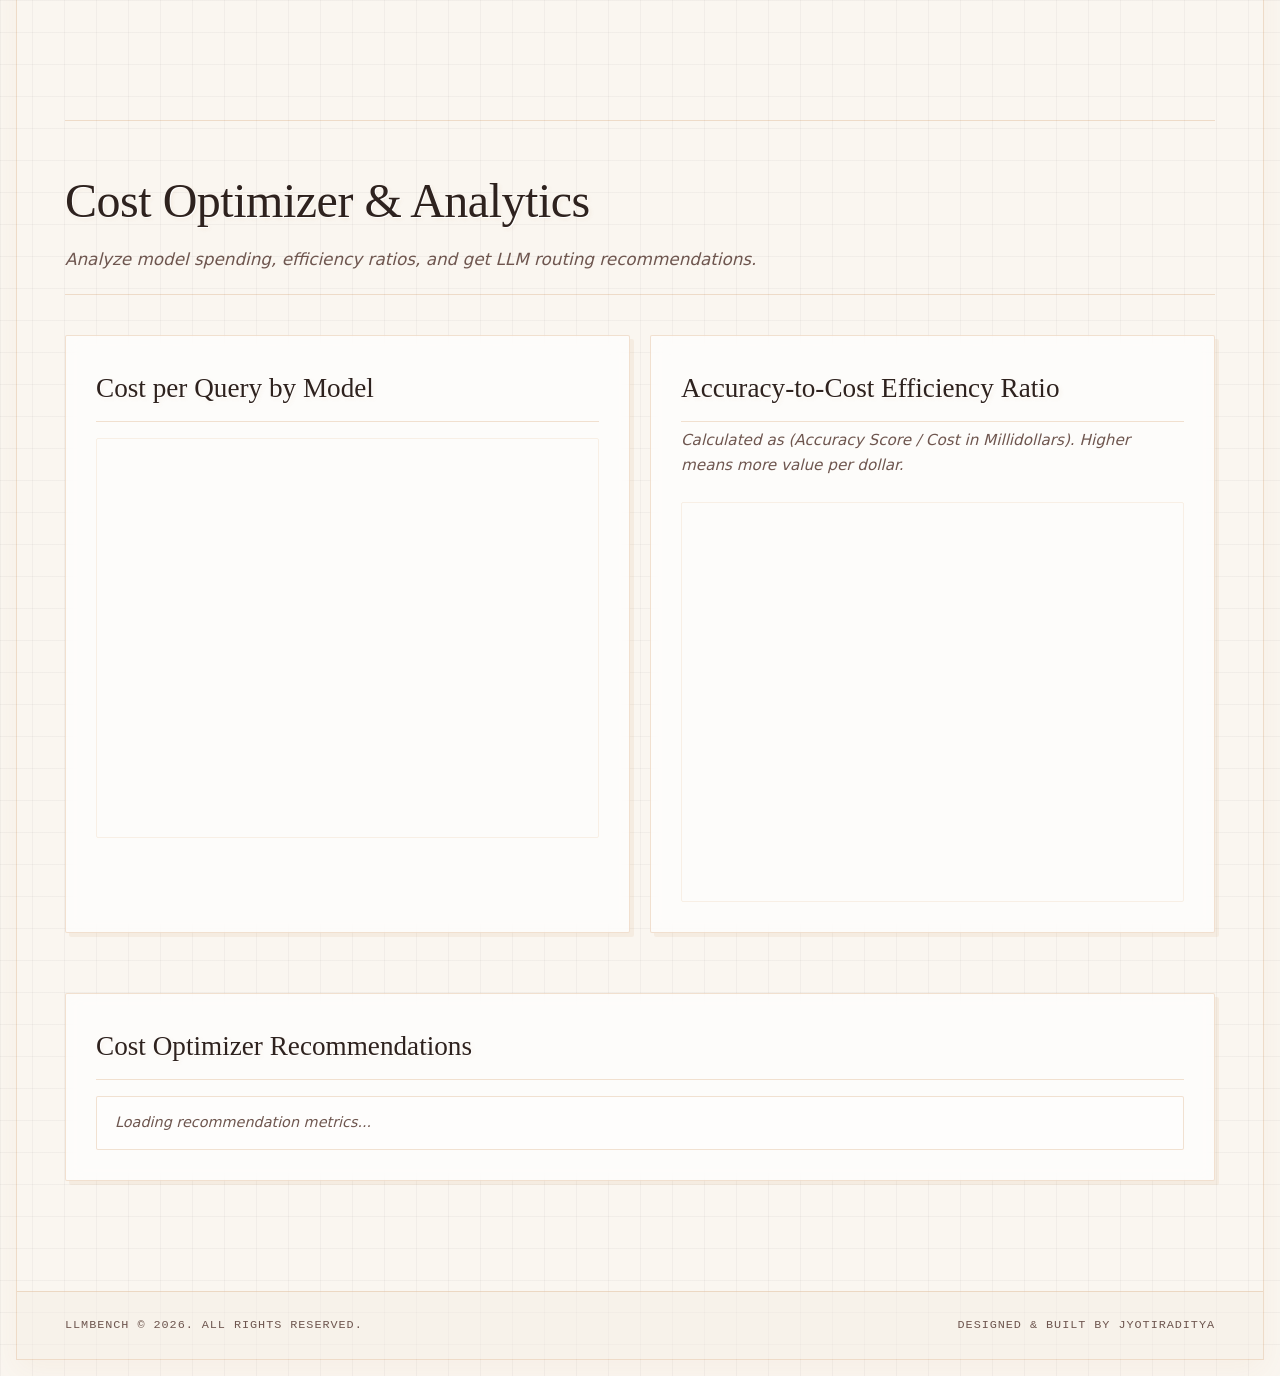
==== commit 51a95b9b: "Deploy interactive SPA dashboard to GitHub Pages and move static reports to report.html" ====
--- a/docs/index.html
+++ b/docs/index.html
@@ -3,711 +3,761 @@
 <head>
     <meta charset="UTF-8">
     <meta name="viewport" content="width=device-width, initial-scale=1.0">
-    <title>LLMBench | Run #1 Evaluation Report</title>
-    <!-- Outfit Font & Plotly CDN -->
-    <link href="https://fonts.googleapis.com/css2?family=Outfit:wght@400;600;800&family=Inter:wght@400;500;700&display=swap" rel="stylesheet">
+    <title>LLMBench | AI Quality Engineering Platform</title>
+    <!-- Playfair Display, Plus Jakarta Sans, & JetBrains Mono Fonts -->
+    <link href="https://fonts.googleapis.com/css2?family=Playfair+Display:ital,wght@0,400..900;1,400..900&family=Plus+Jakarta+Sans:ital,wght@0,200..800;1,200..800&family=JetBrains+Mono:wght@400;500;600&display=swap" rel="stylesheet">
+    <!-- Plotly CDN -->
     <script src="https://cdn.plot.ly/plotly-2.24.0.min.js"></script>
-    <style>
-        :root {
-            --bg-color: #142718;
-            --card-bg: rgba(46, 91, 65, 0.25);
-            --border-color: rgba(152, 203, 176, 0.15);
-            --text-main: #E7EFE4;
-            --text-muted: #98CBB0;
-            --accent-green: #98CBB0;
-            --accent-pine: #2E5B41;
-            --accent-red: #F43F5E;
-            --accent-cream: #E7EFE4;
-        }
-
-        html {
-            scroll-behavior: smooth;
-        }
-
-        /* Custom Scrollbar */
-        ::-webkit-scrollbar {
-            width: 10px;
-            height: 10px;
-        }
-        ::-webkit-scrollbar-track {
-            background: var(--bg-color);
-        }
-        ::-webkit-scrollbar-thumb {
-            background: var(--accent-pine);
-            border-radius: 5px;
-        }
-        ::-webkit-scrollbar-thumb:hover {
-            background: var(--accent-green);
-        }
-
-        body {
-            background-color: var(--bg-color);
-            color: var(--text-main);
-            font-family: 'Inter', sans-serif;
-            margin: 0;
-            padding: 0 0 60px 0;
-            /* Subtly animated gradient backdrop matching our forest palette */
-            background-image: radial-gradient(circle at 10% 20%, rgba(46, 91, 65, 0.15) 0%, transparent 40%),
-                              radial-gradient(circle at 90% 80%, rgba(20, 39, 24, 0.2) 0%, transparent 50%);
-        }
-
-        /* --- Header Navigation --- */
-        .nav-bar {
-            position: sticky;
-            top: 0;
-            z-index: 100;
-            background: rgba(20, 39, 24, 0.75);
-            backdrop-filter: blur(12px);
-            -webkit-backdrop-filter: blur(12px);
-            border-bottom: 1px solid var(--border-color);
-            margin-bottom: 40px;
-            padding: 18px 24px;
-        }
-        
-        .nav-container {
-            max-width: 1200px;
-            margin: 0 auto;
-            display: flex;
-            justify-content: space-between;
-            align-items: center;
-        }
-        
-        .nav-logo {
-            font-family: 'Outfit', sans-serif;
-            font-weight: 800;
-            font-size: 1.4rem;
-            color: var(--accent-green);
-            letter-spacing: -0.02em;
-        }
-        
-        .nav-links a {
-            color: var(--text-main);
-            text-decoration: none;
-            margin-left: 24px;
-            font-weight: 600;
-            font-size: 0.95rem;
-            transition: color 0.3s ease;
-            position: relative;
-            padding-bottom: 6px;
-        }
-        
-        .nav-links a::after {
-            content: '';
-            position: absolute;
-            width: 0;
-            height: 2px;
-            bottom: 0;
-            left: 0;
-            background-color: var(--accent-green);
-            transition: width 0.3s ease;
-        }
-        
-        .nav-links a:hover::after {
-            width: 100%;
-        }
-        
-        .nav-links a:hover {
-            color: var(--accent-green);
-        }
-
-        .container {
-            max-width: 1200px;
-            margin: 0 auto;
-            padding: 0 20px;
-        }
-
-        header {
-            margin-bottom: 40px;
-            text-align: center;
-        }
-
-        h1 {
-            font-family: 'Outfit', sans-serif;
-            font-size: 2.8rem;
-            margin: 0 0 10px 0;
-            font-weight: 800;
-            color: var(--accent-cream);
-        }
-
-        .subtitle {
-            color: var(--text-muted);
-            font-size: 1.2rem;
-            margin: 0;
-        }
-
-        /* --- Scroll Entrance Animations --- */
-        .scroll-section {
-            opacity: 0;
-            transform: translateY(30px);
-            transition: opacity 0.8s cubic-bezier(0.16, 1, 0.3, 1), 
-                        transform 0.8s cubic-bezier(0.16, 1, 0.3, 1);
-        }
-        
-        .scroll-section.visible {
-            opacity: 1;
-            transform: translateY(0);
-        }
-
-        /* --- KPI Grid --- */
-        .kpi-grid {
-            display: grid;
-            grid-template-columns: repeat(auto-fit, minmax(220px, 1fr));
-            gap: 20px;
-            margin-bottom: 40px;
-        }
-
-        .kpi-card {
-            background-color: var(--card-bg);
-            border: 1px solid var(--border-color);
-            border-radius: 12px;
-            padding: 24px;
-            box-shadow: 0 4px 12px -2px rgba(20, 39, 24, 0.5);
-            backdrop-filter: blur(10px);
-            cursor: pointer;
-            transition: transform 0.4s cubic-bezier(0.16, 1, 0.3, 1), 
-                        border-color 0.4s ease, 
-                        box-shadow 0.4s ease;
-        }
-
-        .kpi-card:hover {
-            transform: translateY(-6px);
-            border-color: var(--accent-green);
-            box-shadow: 0 12px 24px -10px rgba(152, 203, 176, 0.4);
-        }
-
-        .kpi-label {
-            color: var(--text-muted);
-            font-size: 0.875rem;
-            font-weight: 600;
-            text-transform: uppercase;
-            letter-spacing: 0.05em;
-            margin-bottom: 8px;
-        }
-
-        .kpi-value {
-            font-family: 'Outfit', sans-serif;
-            font-size: 2rem;
-            font-weight: 700;
-            color: var(--accent-green);
-        }
-
-        /* --- Layout Sections --- */
-        .section-grid {
-            display: grid;
-            grid-template-columns: 1fr;
-            gap: 30px;
-            margin-bottom: 40px;
-        }
-
-        @media (min-width: 900px) {
-            .section-grid {
-                grid-template-columns: 2fr 1fr;
-            }
-        }
-
-        .card {
-            background-color: var(--card-bg);
-            border: 1px solid var(--border-color);
-            border-radius: 12px;
-            padding: 24px;
-            box-shadow: 0 4px 12px -2px rgba(20, 39, 24, 0.4);
-            backdrop-filter: blur(10px);
-            transition: transform 0.4s cubic-bezier(0.16, 1, 0.3, 1), 
-                        border-color 0.4s ease, 
-                        box-shadow 0.4s ease;
-        }
-
-        .card:hover {
-            transform: translateY(-6px);
-            border-color: rgba(152, 203, 176, 0.4);
-            box-shadow: 0 12px 24px -10px rgba(46, 91, 65, 0.6);
-        }
-
-        h2 {
-            font-family: 'Outfit', sans-serif;
-            font-size: 1.5rem;
-            margin-top: 0;
-            margin-bottom: 20px;
-            font-weight: 600;
-            border-bottom: 1px solid var(--border-color);
-            padding-bottom: 10px;
-            color: var(--accent-cream);
-        }
-
-        .metadata-list {
-            list-style: none;
-            padding: 0;
-            margin: 0;
-        }
-
-        .metadata-list li {
-            display: flex;
-            justify-content: space-between;
-            padding: 12px 0;
-            border-bottom: 1px solid rgba(255, 255, 255, 0.05);
-        }
-
-        .metadata-list li:last-child {
-            border-bottom: none;
-        }
-
-        .metadata-label {
-            color: var(--text-muted);
-            font-weight: 500;
-        }
-
-        .metadata-value {
-            font-weight: 600;
-        }
-
-        /* --- Chart slots --- */
-        .chart-container {
-            width: 100%;
-            height: 400px;
-        }
-
-        /* --- Results Table --- */
-        .table-card {
-            animation: fadeInUp 0.9s cubic-bezier(0.16, 1, 0.3, 1) both;
-            animation-delay: 0.35s;
-        }
-
-        .table-container {
-            overflow-x: auto;
-            margin-top: 20px;
-        }
-
-        table {
-            width: 100%;
-            border-collapse: collapse;
-            text-align: left;
-            font-size: 0.9rem;
-        }
-
-        th {
-            background-color: rgba(46, 91, 65, 0.2);
-            color: var(--text-main);
-            font-weight: 600;
-            padding: 14px 16px;
-            border-bottom: 2px solid var(--border-color);
-        }
-
-        td {
-            padding: 14px 16px;
-            border-bottom: 1px solid rgba(255, 255, 255, 0.05);
-            vertical-align: top;
-            max-width: 300px;
-            word-wrap: break-word;
-        }
-
-        tr:hover {
-            background-color: rgba(255, 255, 255, 0.02);
-        }
-
-        .badge {
-            display: inline-block;
-            padding: 4px 8px;
-            border-radius: 4px;
-            font-size: 0.75rem;
-            font-weight: 600;
-            text-transform: uppercase;
-        }
-
-        .badge-status-completed {
-            background-color: rgba(152, 203, 176, 0.15);
-            color: var(--accent-green);
-            border: 1px solid rgba(152, 203, 176, 0.3);
-        }
-
-        .score {
-            font-weight: 700;
-            color: var(--accent-green);
-        }
-
-        /* --- Search & Filters --- */
-        .search-filter-container {
-            display: flex;
-            flex-direction: column;
-            gap: 20px;
-            margin-bottom: 24px;
-        }
-        @media (min-width: 768px) {
-            .search-filter-container {
-                flex-direction: row;
-                justify-content: space-between;
-                align-items: center;
-            }
-        }
-        .form-input {
-            background-color: var(--card-bg);
-            border: 1px solid var(--border-color);
-            color: var(--text-main);
-            padding: 12px 18px;
-            border-radius: 8px;
-            font-size: 0.95rem;
-            outline: none;
-            width: 100%;
-            max-width: 400px;
-            transition: border-color 0.3s ease;
-        }
-        .form-input:focus {
-            border-color: var(--accent-green);
-        }
-        .filter-group {
-            display: flex;
-            align-items: center;
-            gap: 10px;
-            flex-wrap: wrap;
-        }
-        .filter-label {
-            color: var(--text-muted);
-            font-size: 0.9rem;
-            font-weight: 600;
-        }
-        .filter-btn {
-            background-color: transparent;
-            border: 1px solid var(--border-color);
-            color: var(--text-muted);
-            padding: 8px 16px;
-            border-radius: 6px;
-            font-size: 0.875rem;
-            font-weight: 600;
-            cursor: pointer;
-            transition: all 0.3s ease;
-        }
-        .filter-btn:hover, .filter-btn.active {
-            background-color: var(--accent-pine);
-            color: var(--text-main);
-            border-color: var(--accent-green);
-        }
-        th.sortable {
-            cursor: pointer;
-            user-select: none;
-            position: relative;
-        }
-        th.sortable:hover {
-            background-color: rgba(46, 91, 65, 0.4);
-            color: var(--accent-green);
-        }
-        th.sortable::after {
-            content: ' ↕';
-            font-size: 0.75rem;
-            opacity: 0.5;
-        }
-        th.sortable.asc::after {
-            content: ' ↑';
-            opacity: 1;
-            color: var(--accent-green);
-        }
-        th.sortable.desc::after {
-            content: ' ↓';
-            opacity: 1;
-            color: var(--accent-green);
-        }
-    </style>
+    <link rel="stylesheet" href="style.css?v=1.0.1">
 </head>
 <body>
-    <!-- Sticky Navigation Bar -->
-    <div class="nav-bar">
-        <div class="nav-container">
-            <span class="nav-logo">LLMBench</span>
-            <div class="nav-links">
-                <a href="#summary">Summary</a>
-                <a href="#charts">Metrics Chart</a>
-                <a href="#results">Detailed Results</a>
+    <!-- Viewport Register Marks (anchormem style) -->
+    <div class="vp-corner tl"></div>
+    <div class="vp-corner tr"></div>
+    <div class="vp-corner bl"></div>
+    <div class="vp-corner br"></div>
+
+    <!-- Top Sticky Header Navigation (anchormem.me layout style) -->
+    <header class="masthead">
+        <div class="brand">
+            <span class="brand-logo">LLMBench</span>
+            <span class="tagline">AI Quality &amp; LLM Engineering Platform</span>
+        </div>
+        <nav class="sidebar-menu">
+            <a href="#dashboard" class="menu-item active">Dashboard</a>
+            <a href="#datasets" class="menu-item">Datasets</a>
+            <a href="#arena" class="menu-item">Prompt Arena</a>
+            <a href="#hub" class="menu-item">Evaluation Hub</a>
+            <a href="#rca" class="menu-item">Agent RCA</a>
+            <a href="#cost" class="menu-item">Cost Analytics</a>
+        </nav>
+        <div class="top-actions">
+            <a href="https://github.com/Jyotiraditya21-bug/LLMBench" target="_blank" class="top-btn github-btn">
+                <svg width="14" height="14" viewBox="0 0 24 24" fill="currentColor" style="vertical-align:middle;margin-right:6px;"><path d="M12 0c-6.626 0-12 5.373-12 12 0 5.302 3.438 9.8 8.207 11.387.599.111.793-.261.793-.577v-2.234c-3.338.726-4.033-1.416-4.033-1.416-.546-1.387-1.333-1.756-1.333-1.756-1.089-.745.083-.729.083-.729 1.205.084 1.839 1.237 1.839 1.237 1.07 1.834 2.807 1.304 3.492.997.107-.775.418-1.305.762-1.604-2.665-.305-5.467-1.334-5.467-5.931 0-1.311.469-2.381 1.236-3.221-.124-.303-.535-1.524.117-3.176 0 0 1.008-.322 3.301 1.23.957-.266 1.983-.399 3.003-.404 1.02.005 2.047.138 3.006.404 2.291-1.552 3.297-1.23 3.297-1.23.653 1.653.242 2.874.118 3.176.77.84 1.235 1.911 1.235 3.221 0 4.609-2.807 5.624-5.479 5.921.43.372.823 1.102.823 2.222v3.293c0 .319.192.694.801.576 4.765-1.589 8.199-6.086 8.199-11.386 0-6.627-5.373-12-12-12z"/></svg>GitHub
+            </a>
+            <button class="top-btn guide-btn" onclick="openProductGuide()">
+                How to Use
+            </button>
+        </div>
+        <!-- Viewport Scroll Indicator Line -->
+        <div class="scroll-progress-container">
+            <div id="scroll-progress" class="scroll-progress-bar"></div>
+        </div>
+    </header>
+
+    <div class="app-layout">
+
+        <!-- Main Content Area -->
+        <main class="main-content">
+            <!-- 1. Dashboard Tab -->
+            <section id="dashboard" class="scroll-section">
+                <header class="tab-header">
+                    <h1>Dashboard</h1>
+                    <p class="tab-subtitle">LLM Evaluation, Regression Testing & AI Quality Monitoring Platform</p>
+                </header>
+                
+                <div class="kpi-grid">
+                    <div class="kpi-card">
+                        <div class="kpi-label">Total Datasets</div>
+                        <div id="kpi-datasets" class="kpi-value">0</div>
+                    </div>
+                    <div class="kpi-card">
+                        <div class="kpi-label">Prompt Templates</div>
+                        <div id="kpi-prompts" class="kpi-value">0</div>
+                    </div>
+                    <div class="kpi-card">
+                        <div class="kpi-label">Evaluation Runs</div>
+                        <div id="kpi-runs" class="kpi-value">0</div>
+                    </div>
+                    <div class="kpi-card">
+                        <div class="kpi-label">Total Spent (USD)</div>
+                        <div id="kpi-cost" class="kpi-value">$0.0000</div>
+                    </div>
+                </div>
+
+                <!-- Leaderboard & System Diagnostics Layout -->
+                <div class="flex-row" style="gap: 30px; margin-bottom: 30px; flex-wrap: wrap;">
+                    <div class="card col-half" style="margin: 0; flex: 1; min-width: 320px;">
+                        <div class="card-header-grip" style="display: flex; justify-content: space-between; align-items: center; margin-bottom: 12px;">
+                            <h2 style="margin: 0;">Model Leaderboard</h2>
+                            <div class="grip-handle"><span></span><span></span><span></span><span></span><span></span><span></span><span></span><span></span><span></span></div>
+                        </div>
+                        <p class="card-description">Aggregated benchmarks graded by LLM-as-a-Judge.</p>
+                        <div class="table-container">
+                            <table style="width: 100%; font-size: 0.9rem; border-collapse: collapse;">
+                                <thead>
+                                    <tr style="border-bottom: 1px solid var(--border-color); text-align: left;">
+                                        <th style="padding: 8px 0;">Rank</th>
+                                        <th style="padding: 8px 0;">Model</th>
+                                        <th style="padding: 8px 0;">Accuracy</th>
+                                        <th style="padding: 8px 0;">Avg Latency</th>
+                                    </tr>
+                                </thead>
+                                <tbody>
+                                    <tr style="border-bottom: 1px solid rgba(194,125,56,0.08);">
+                                        <td style="padding: 10px 0;">1</td>
+                                        <td style="padding: 10px 0;"><strong>Claude 3.5 Sonnet</strong></td>
+                                        <td style="padding: 10px 0;"><span class="badge badge-status-completed" style="font-size:0.75rem; padding: 2px 6px;">4.50 / 5.0</span></td>
+                                        <td style="padding: 10px 0; font-family: var(--font-mono); font-size: 0.8rem;">850 ms</td>
+                                    </tr>
+                                    <tr style="border-bottom: 1px solid rgba(194,125,56,0.08);">
+                                        <td style="padding: 10px 0;">2</td>
+                                        <td style="padding: 10px 0;"><strong>GPT-4o</strong></td>
+                                        <td style="padding: 10px 0;"><span class="badge badge-status-completed" style="font-size:0.75rem; padding: 2px 6px;">4.50 / 5.0</span></td>
+                                        <td style="padding: 10px 0; font-family: var(--font-mono); font-size: 0.8rem;">1240 ms</td>
+                                    </tr>
+                                    <tr style="border-bottom: 1px solid rgba(194,125,56,0.08);">
+                                        <td style="padding: 10px 0;">3</td>
+                                        <td style="padding: 10px 0;"><strong>Gemini 1.5 Pro</strong></td>
+                                        <td style="padding: 10px 0;"><span class="badge badge-status-completed" style="font-size:0.75rem; padding: 2px 6px;">4.20 / 5.0</span></td>
+                                        <td style="padding: 10px 0; font-family: var(--font-mono); font-size: 0.8rem;">980 ms</td>
+                                    </tr>
+                                    <tr>
+                                        <td style="padding: 10px 0;">4</td>
+                                        <td style="padding: 10px 0;"><strong>Gemini 1.5 Flash</strong></td>
+                                        <td style="padding: 10px 0;"><span class="badge badge-status-completed" style="font-size:0.75rem; padding: 2px 6px;">3.80 / 5.0</span></td>
+                                        <td style="padding: 10px 0; font-family: var(--font-mono); font-size: 0.8rem;">420 ms</td>
+                                    </tr>
+                                </tbody>
+                            </table>
+                        </div>
+                    </div>
+                    
+                    <div class="card col-half" style="margin: 0; flex: 1; min-width: 320px; display: flex; flex-direction: column; justify-content: space-between;">
+                        <div>
+                            <div class="card-header-grip" style="display: flex; justify-content: space-between; align-items: center; margin-bottom: 15px;">
+                                <h2 style="margin: 0;">Platform Diagnostics</h2>
+                                <div class="grip-handle"><span></span><span></span><span></span><span></span><span></span><span></span><span></span><span></span><span></span></div>
+                            </div>
+                            <div style="display: grid; grid-template-columns: repeat(2, 1fr); gap: 15px; font-size: 0.9rem;">
+                                <div style="display: flex; flex-direction: column;">
+                                    <span style="color: var(--text-muted); font-size: 0.75rem; text-transform: uppercase; font-family: var(--font-mono);">Web Server</span>
+                                    <span style="color: var(--accent-emerald); font-weight: 600; margin-top: 4px;">● Online</span>
+                                </div>
+                                <div style="display: flex; flex-direction: column;">
+                                    <span style="color: var(--text-muted); font-size: 0.75rem; text-transform: uppercase; font-family: var(--font-mono);">Celery Queue</span>
+                                    <span style="color: var(--accent-emerald); font-weight: 600; margin-top: 4px;">● Connected</span>
+                                </div>
+                                <div style="display: flex; flex-direction: column;">
+                                    <span style="color: var(--text-muted); font-size: 0.75rem; text-transform: uppercase; font-family: var(--font-mono);">Database</span>
+                                    <span style="color: var(--accent-emerald); font-weight: 600; margin-top: 4px;">● Connected</span>
+                                </div>
+                                <div style="display: flex; flex-direction: column;">
+                                    <span style="color: var(--text-muted); font-size: 0.75rem; text-transform: uppercase; font-family: var(--font-mono);">Worker Pools</span>
+                                    <span style="color: var(--accent-green); font-weight: 600; margin-top: 4px;">1 solo pool</span>
+                                </div>
+                            </div>
+                        </div>
+                        <div style="border-top: 1px solid var(--border-color); padding-top: 15px; margin-top: 20px;">
+                            <span style="color: var(--text-muted); font-size: 0.75rem; text-transform: uppercase; font-family: var(--font-mono); display: block; margin-bottom: 10px;">Quick Shortcuts</span>
+                            <div style="display: flex; gap: 8px;">
+                                <a href="#hub" class="btn primary-btn top-btn" style="text-decoration: none; font-size: 0.75rem; padding: 6px 12px;">Trigger Eval</a>
+                                <a href="#datasets" class="btn top-btn github-btn" style="text-decoration: none; font-size: 0.75rem; padding: 6px 12px;">Upload Cases</a>
+                            </div>
+                        </div>
+                    </div>
+                </div>
+
+                <div class="card chart-card">
+                    <h2>LLM Cost-to-Quality Efficiency Frontier</h2>
+                    <p class="card-description">Quality vs. Cost Scale (Bubble Size = Latency)</p>
+                    <div id="frontier-chart" class="chart-container"></div>
+                </div>
+
+                <div class="card">
+                    <h2>Recent Evaluation Runs</h2>
+                    <div class="table-container">
+                        <table>
+                            <thead>
+                                <tr>
+                                    <th>Run ID</th>
+                                    <th>Dataset ID</th>
+                                    <th>Prompt ID</th>
+                                    <th>Status</th>
+                                    <th>Accuracy</th>
+                                    <th>Hallucination Rate</th>
+                                    <th>Cost</th>
+                                    <th>Timestamp</th>
+                                </tr>
+                            </thead>
+                            <tbody id="recent-runs-table-body">
+                                <tr>
+                                    <td colspan="8" class="text-center text-muted">Loading evaluation runs...</td>
+                                </tr>
+                            </tbody>
+                        </table>
+                    </div>
+                </div>
+            </section>
+
+            <!-- 2. Datasets Tab -->
+            <section id="datasets" class="scroll-section">
+                <header class="tab-header">
+                    <h1>Dataset Management</h1>
+                    <p class="tab-subtitle">Manage evaluation test suites, categories, and test cases.</p>
+                </header>
+
+                <div class="card expander-card">
+                    <div class="expander-header" onclick="toggleExpander('create-dataset-expander')">
+                        <span class="expander-title">Create New Dataset</span>
+                        <span class="expander-icon">+</span>
+                    </div>
+                    <div id="create-dataset-expander" class="expander-content hidden">
+                        <form id="create-dataset-form" class="form-grid">
+                            <div class="form-group">
+                                <label for="ds-name">Dataset Name</label>
+                                <input type="text" id="ds-name" required placeholder="e.g. Customer Support Core QA">
+                            </div>
+                            <div class="form-group">
+                                <label for="ds-version">Version</label>
+                                <input type="text" id="ds-version" value="1.0.0" required placeholder="e.g. 1.0.0">
+                            </div>
+                            <div class="form-group">
+                                <label for="ds-category">Primary Evaluation Domain</label>
+                                <select id="ds-category">
+                                    <option value="factual">factual</option>
+                                    <option value="reasoning" selected>reasoning</option>
+                                    <option value="hallucination">hallucination</option>
+                                    <option value="tone">tone</option>
+                                    <option value="safety">safety</option>
+                                    <option value="adversarial">adversarial</option>
+                                    <option value="rag">rag</option>
+                                </select>
+                            </div>
+                            <div class="form-group full-width">
+                                <label for="ds-description">Description</label>
+                                <textarea id="ds-description" placeholder="Enter dataset goals or source notes..."></textarea>
+                            </div>
+                            <button type="submit" class="btn primary-btn">Create Dataset</button>
+                        </form>
+                    </div>
+                </div>
+
+                <div class="card selector-card">
+                    <label for="ds-selector">Select Dataset to Inspect / Manage</label>
+                    <select id="ds-selector" onchange="loadSelectedDataset()">
+                        <option value="">Loading datasets...</option>
+                    </select>
+                </div>
+
+                <div id="dataset-details-container" class="hidden">
+                    <div class="card bg-accent-pine">
+                        <h2 id="inspect-ds-title">Dataset Details</h2>
+                        <div class="metadata-row">
+                            <span>Version: <strong id="inspect-ds-version">1.0.0</strong></span>
+                            <span>Category: <strong id="inspect-ds-category">reasoning</strong></span>
+                        </div>
+                        <p id="inspect-ds-description" class="text-muted">No description provided.</p>
+                    </div>
+
+                    <!-- Inner tabs for managing dataset test cases -->
+                    <div class="inner-tabs-container">
+                        <div class="inner-tabs">
+                            <button class="inner-tab-btn active" onclick="switchInnerTab('cases-list', this)">Test Cases List</button>
+                            <button class="inner-tab-btn" onclick="switchInnerTab('cases-upload', this)">Batch Upload JSON</button>
+                            <button class="inner-tab-btn" onclick="switchInnerTab('cases-add-single', this)">Add Single Case</button>
+                        </div>
+                        
+                        <div class="inner-tab-content">
+                            <!-- Inner Tab 1: List -->
+                            <div id="inner-tab-cases-list" class="inner-tab-panel active">
+                                <div class="table-container">
+                                    <table>
+                                        <thead>
+                                            <tr>
+                                                <th>ID</th>
+                                                <th>Category</th>
+                                                <th>Question</th>
+                                                <th>Expected Output (Ground Truth)</th>
+                                                <th>Actions</th>
+                                            </tr>
+                                        </thead>
+                                        <tbody id="testcases-table-body">
+                                            <tr>
+                                                <td colspan="5" class="text-center text-muted">No test cases in this dataset.</td>
+                                            </tr>
+                                        </tbody>
+                                    </table>
+                                </div>
+                                <div class="card inline-form-card" style="margin-top: 24px;">
+                                    <h3>Delete Test Case</h3>
+                                    <div class="flex-row">
+                                        <select id="delete-tc-selector">
+                                            <option value="">Select ID...</option>
+                                        </select>
+                                        <button class="btn danger-btn" onclick="deleteTestCase()">Delete Selected Case</button>
+                                    </div>
+                                </div>
+                            </div>
+
+                            <!-- Inner Tab 2: Upload -->
+                            <div id="inner-tab-cases-upload" class="inner-tab-panel">
+                                <h3>Upload JSON Test Cases Array</h3>
+                                <pre class="code-block"><code>[
+  {
+    "question": "What is diabetes?",
+    "ground_truth": "Diabetes is a chronic disease where the body cannot regulate glucose...",
+    "category": "factual",
+    "meta_data": {"difficulty": "easy"}
+  }
+]</code></pre>
+                                <div class="form-group">
+                                    <label for="upload-json-input">Paste JSON Array Content</label>
+                                    <textarea id="upload-json-input" rows="8" placeholder="Paste valid JSON list here..."></textarea>
+                                </div>
+                                <button class="btn primary-btn" onclick="uploadBatchTestCases()">Upload and Save Batch</button>
+                            </div>
+
+                            <!-- Inner Tab 3: Add Single -->
+                            <div id="inner-tab-cases-add-single" class="inner-tab-panel">
+                                <h3>Append Single Test Case</h3>
+                                <form id="add-single-case-form" class="form-grid">
+                                    <div class="form-group full-width">
+                                        <label for="tc-question">Question / Input Prompt</label>
+                                        <textarea id="tc-question" required placeholder="e.g. Write a brief history of AI."></textarea>
+                                    </div>
+                                    <div class="form-group full-width">
+                                        <label for="tc-ground-truth">Ground Truth / Expected Output</label>
+                                        <textarea id="tc-ground-truth" required placeholder="e.g. Artificial Intelligence started in the 1950s with Alan Turing..."></textarea>
+                                    </div>
+                                    <div class="form-group">
+                                        <label for="tc-category">TestCase Category Tag</label>
+                                        <input type="text" id="tc-category" value="reasoning" required>
+                                    </div>
+                                    <div class="form-group">
+                                        <label for="tc-metadata">Metadata (JSON dict)</label>
+                                        <input type="text" id="tc-metadata" value="{}">
+                                    </div>
+                                    <button type="submit" class="btn primary-btn">Save Test Case</button>
+                                </form>
+                            </div>
+                        </div>
+                    </div>
+                </div>
+            </section>
+
+            <!-- 3. Prompt Arena Tab -->
+            <section id="arena" class="scroll-section">
+                <header class="tab-header">
+                    <h1>Prompt Arena & Benchmark</h1>
+                    <p class="tab-subtitle">Compare prompt templates and rank versions by accuracy, latency, and cost.</p>
+                </header>
+
+                <div class="card expander-card">
+                    <div class="expander-header" onclick="toggleExpander('create-prompt-expander')">
+                        <span class="expander-title">Register Prompt Template Version</span>
+                        <span class="expander-icon">+</span>
+                    </div>
+                    <div id="create-prompt-expander" class="expander-content hidden">
+                        <form id="create-prompt-form" class="form-grid">
+                            <div class="form-group">
+                                <label for="pr-name">Template Name</label>
+                                <input type="text" id="pr-name" required placeholder="e.g. Reasoning Scaffold Prompt">
+                            </div>
+                            <div class="form-group">
+                                <label for="pr-version">Version Tag</label>
+                                <input type="text" id="pr-version" required placeholder="e.g. V1.0">
+                            </div>
+                            <div class="form-group full-width">
+                                <label for="pr-system">System Instruction Context</label>
+                                <textarea id="pr-system" placeholder="e.g. You are a helpful assistant..."></textarea>
+                            </div>
+                            <div class="form-group full-width">
+                                <label for="pr-user">User Template Text</label>
+                                <textarea id="pr-user" required placeholder="Answer the question: {{question}}"></textarea>
+                            </div>
+                            <div class="form-group full-width">
+                                <label for="pr-description">Release Notes</label>
+                                <input type="text" id="pr-description" placeholder="What changed in this template?">
+                            </div>
+                            <button type="submit" class="btn primary-btn">Register Template</button>
+                        </form>
+                    </div>
+                </div>
+
+                <div class="card">
+                    <h2>Prompt Arena Comparison Playground</h2>
+                    <div class="comparison-selectors form-grid">
+                        <div class="form-group">
+                            <label for="arena-group-selector">Select Prompt Template Group</label>
+                            <select id="arena-group-selector" onchange="loadArenaGroupVersions()">
+                                <option value="">Loading template groups...</option>
+                            </select>
+                        </div>
+                        <div class="form-group">
+                            <label for="arena-base-selector">Select Baseline Version (A)</label>
+                            <select id="arena-base-selector" onchange="renderArenaComparison()">
+                                <option value="">Select Baseline...</option>
+                            </select>
+                        </div>
+                        <div class="form-group">
+                            <label for="arena-comp-selector">Select Comparison Version (B)</label>
+                            <select id="arena-comp-selector" onchange="renderArenaComparison()">
+                                <option value="">Select Comparison...</option>
+                            </select>
+                        </div>
+                    </div>
+
+                    <div id="arena-comparison-sidebyside" class="flex-row hidden">
+                        <div class="comparison-box">
+                            <div class="box-header">Baseline Prompt (A)</div>
+                            <div class="box-body">
+                                <strong>System Prompt:</strong>
+                                <pre><code id="arena-base-system">None</code></pre>
+                                <strong>User Template:</strong>
+                                <pre><code id="arena-base-user">User Template</code></pre>
+                            </div>
+                        </div>
+                        <div class="comparison-box">
+                            <div class="box-header">Comparison Prompt (B)</div>
+                            <div class="box-body">
+                                <strong>System Prompt:</strong>
+                                <pre><code id="arena-comp-system">None</code></pre>
+                                <strong>User Template:</strong>
+                                <pre><code id="arena-comp-user">User Template</code></pre>
+                            </div>
+                        </div>
+                    </div>
+                </div>
+
+                <div id="arena-regression-panel" class="card hidden">
+                    <h2>Regression Check & Deltas</h2>
+                    <div class="form-grid">
+                        <div class="form-group">
+                            <label for="arena-base-run-selector">Select Run for Baseline (A)</label>
+                            <select id="arena-base-run-selector">
+                                <option value="">Select Baseline Run...</option>
+                            </select>
+                        </div>
+                        <div class="form-group">
+                            <label for="arena-comp-run-selector">Select Run for Comparison (B)</label>
+                            <select id="arena-comp-run-selector">
+                                <option value="">Select Comparison Run...</option>
+                            </select>
+                        </div>
+                    </div>
+                    <button class="btn primary-btn" onclick="triggerRegressionReport()">Trigger Regression Analysis Report</button>
+
+                    <!-- Regression Report Metrics Display -->
+                    <div id="regression-report-container" class="hidden" style="margin-top: 30px;">
+                        <h3 class="success-heading">Regression Report Generated Successfully</h3>
+                        
+                        <div class="kpi-grid">
+                            <div class="kpi-card">
+                                <div class="kpi-label">Average Accuracy Delta</div>
+                                <div id="reg-kpi-accuracy" class="kpi-value">+0.00</div>
+                                <div id="reg-sub-accuracy" class="kpi-label" style="text-transform:none; margin-top:5px;">Baseline: 0.00</div>
+                            </div>
+                            <div class="kpi-card">
+                                <div class="kpi-label">Avg Latency Delta</div>
+                                <div id="reg-kpi-latency" class="kpi-value">+0.0 ms</div>
+                                <div class="kpi-label" style="text-transform:none; margin-top:5px;">Lower is better</div>
+                            </div>
+                            <div class="kpi-card">
+                                <div class="kpi-label">Cost Delta</div>
+                                <div id="reg-kpi-cost" class="kpi-value">+$0.00000</div>
+                                <div class="kpi-label" style="text-transform:none; margin-top:5px;">Lower is better</div>
+                            </div>
+                            <div class="kpi-card">
+                                <div class="kpi-label">Hallucination Rate Delta</div>
+                                <div id="reg-kpi-hallucination" class="kpi-value">+0.00%</div>
+                                <div class="kpi-label" style="text-transform:none; margin-top:5px;">Lower is better</div>
+                            </div>
+                        </div>
+
+                        <div class="chart-card" style="margin-top: 30px;">
+                            <h3>Metric Dimensions Overview (Radar Plot)</h3>
+                            <div id="arena-radar-chart" class="chart-container"></div>
+                        </div>
+                    </div>
+                </div>
+            </section>
+
+            <!-- 4. Evaluation Hub Tab -->
+            <section id="hub" class="scroll-section">
+                <header class="tab-header">
+                    <h1>Evaluation Hub & Pipeline</h1>
+                    <p class="tab-subtitle">Schedule evaluation runs, monitor real-time execution, and inspect historical logs.</p>
+                </header>
+
+                <div class="inner-tabs-container">
+                    <div class="inner-tabs">
+                        <button class="inner-tab-btn active" onclick="switchInnerTab('hub-trigger', this)">Trigger New Evaluation Run</button>
+                        <button class="inner-tab-btn" onclick="switchInnerTab('hub-history', this)">Historical Execution Logs</button>
+                    </div>
+
+                    <div class="inner-tab-content">
+                        <!-- Hub Tab 1: Trigger -->
+                        <div id="inner-tab-hub-trigger" class="inner-tab-panel active">
+                            <h3>Run Configurations</h3>
+                            <form id="trigger-run-form" class="form-grid">
+                                <div class="form-group full-width">
+                                    <label for="hub-ds-selector">Select Evaluation Dataset</label>
+                                    <select id="hub-ds-selector" required>
+                                        <option value="">Loading datasets...</option>
+                                    </select>
+                                </div>
+                                <div class="form-group full-width">
+                                    <label for="hub-prompt-selector">Select Prompt Template (Optional)</label>
+                                    <select id="hub-prompt-selector">
+                                        <option value="">None (Send raw questions directly)</option>
+                                    </select>
+                                </div>
+                                <div class="form-group full-width">
+                                    <label>Select LLM Model Providers Suite</label>
+                                    <div class="checkbox-tags-group">
+                                        <label class="checkbox-tag-label">
+                                            <input type="checkbox" name="hub-models" value="gpt-4o" checked>
+                                            <span class="checkbox-tag">gpt-4o</span>
+                                        </label>
+                                        <label class="checkbox-tag-label">
+                                            <input type="checkbox" name="hub-models" value="gpt-3.5-turbo">
+                                            <span class="checkbox-tag">gpt-3.5-turbo</span>
+                                        </label>
+                                        <label class="checkbox-tag-label">
+                                            <input type="checkbox" name="hub-models" value="claude-3-5-sonnet" checked>
+                                            <span class="checkbox-tag">claude-3-5-sonnet</span>
+                                        </label>
+                                        <label class="checkbox-tag-label">
+                                            <input type="checkbox" name="hub-models" value="claude-3-haiku">
+                                            <span class="checkbox-tag">claude-3-haiku</span>
+                                        </label>
+                                        <label class="checkbox-tag-label">
+                                            <input type="checkbox" name="hub-models" value="gemini-1.5-flash" checked>
+                                            <span class="checkbox-tag">gemini-1.5-flash</span>
+                                        </label>
+                                        <label class="checkbox-tag-label">
+                                            <input type="checkbox" name="hub-models" value="gemini-1.5-pro">
+                                            <span class="checkbox-tag">gemini-1.5-pro</span>
+                                        </label>
+                                    </div>
+                                </div>
+                                <button type="submit" class="btn primary-btn">Start Evaluation Suite</button>
+                            </form>
+
+                            <!-- Dynamic Status Tracker -->
+                            <div id="hub-run-status-container" class="hidden" style="margin-top: 30px;">
+                                <div class="card bg-accent-pine">
+                                    <h3>Execution Status</h3>
+                                    <p>Current Pipeline Run Status: <strong id="hub-run-status">PENDING</strong></p>
+                                    <div class="progress-bar-container">
+                                        <div id="hub-run-progress" class="progress-bar-fill" style="width: 0%;"></div>
+                                    </div>
+                                    <p id="hub-run-message" class="text-muted" style="margin-top: 10px;"></p>
+                                </div>
+                            </div>
+                        </div>
+
+                        <!-- Hub Tab 2: History -->
+                        <div id="inner-tab-hub-history" class="inner-tab-panel">
+                            <div class="card selector-card">
+                                <label for="hub-history-run-selector">Select Evaluation Run to Inspect</label>
+                                <select id="hub-history-run-selector" onchange="loadHistoryRunDetails()">
+                                    <option value="">Loading execution runs...</option>
+                                </select>
+                            </div>
+
+                            <div id="hub-history-details-container" class="hidden">
+                                <h3 id="inspect-run-heading">Run Metadata — Status: COMPLETED</h3>
+                                <p id="inspect-run-timestamp" class="text-muted">Created At: N/A</p>
+
+                                <div class="kpi-grid" style="margin-top: 20px;">
+                                    <div class="kpi-card">
+                                        <div class="kpi-label">Average Accuracy (1-5)</div>
+                                        <div id="inspect-kpi-accuracy" class="kpi-value">0.00</div>
+                                    </div>
+                                    <div class="kpi-card">
+                                        <div class="kpi-label">Hallucination Rate (%)</div>
+                                        <div id="inspect-kpi-hallucination" class="kpi-value">0.00%</div>
+                                    </div>
+                                    <div class="kpi-card">
+                                        <div class="kpi-label">Avg Latency (ms)</div>
+                                        <div id="inspect-kpi-latency" class="kpi-value">0 ms</div>
+                                    </div>
+                                    <div class="kpi-card">
+                                        <div class="kpi-label">Total Cost (USD)</div>
+                                        <div id="inspect-kpi-cost" class="kpi-value">$0.0000</div>
+                                    </div>
+                                </div>
+
+                                <h3 style="margin-top: 40px;">Granular Test Results</h3>
+                                <div class="table-container">
+                                    <table>
+                                        <thead>
+                                            <tr>
+                                                <th>TestCase ID</th>
+                                                <th>Model</th>
+                                                <th>Question</th>
+                                                <th>Ground Truth</th>
+                                                <th>Model Output</th>
+                                                <th>Scores</th>
+                                                <th>Judge Explanation</th>
+                                                <th>Latency</th>
+                                                <th>Cost</th>
+                                            </tr>
+                                        </thead>
+                                        <tbody id="inspect-run-results-table-body">
+                                            <tr>
+                                                <td colspan="9" class="text-center text-muted">No results found for this run.</td>
+                                            </tr>
+                                        </tbody>
+                                    </table>
+                                </div>
+                            </div>
+                        </div>
+                    </div>
+                </div>
+            </section>
+
+            <!-- 5. RCA Console Tab -->
+            <section id="rca" class="scroll-section">
+                <header class="tab-header">
+                    <h1>AI Agent Console</h1>
+                    <p class="tab-subtitle">Leverage intelligent agent reasoning to debug failures and generate adversarial test cases.</p>
+                </header>
+
+                <div class="inner-tabs-container">
+                    <div class="inner-tabs">
+                        <button class="inner-tab-btn active" onclick="switchInnerTab('rca-debugger', this)">Root Cause Analysis (RCA)</button>
+                        <button class="inner-tab-btn" onclick="switchInnerTab('rca-redteam', this)">AI Red Team Auditor</button>
+                    </div>
+
+                    <div class="inner-tab-content">
+                        <!-- RCA Tab 1: Debugger -->
+                        <div id="inner-tab-rca-debugger" class="inner-tab-panel active">
+                            <h3>Failure Debugger & Optimizer Agent</h3>
+                            <p>When prompts change or database schema updates occur, evaluation scores can degrade. Select a run to analyze failures.</p>
+                            
+                            <div class="card selector-card" style="margin-top: 20px;">
+                                <label for="rca-run-selector">Select Run to Analyze</label>
+                                <select id="rca-run-selector">
+                                    <option value="">Loading completed runs...</option>
+                                </select>
+                            </div>
+                            <button class="btn primary-btn" onclick="triggerRcaReport()">Generate Root Cause Report</button>
+
+                            <div id="rca-report-result" class="card bg-accent-pine hidden" style="margin-top: 30px;">
+                                <h3>Root Cause Analysis Report</h3>
+                                <div id="rca-report-markdown" class="markdown-body">
+                                    Report output...
+                                </div>
+                            </div>
+                        </div>
+
+                        <!-- RCA Tab 2: Red Team -->
+                        <div id="inner-tab-rca-redteam" class="inner-tab-panel">
+                            <h3>Adversarial Dataset Generator</h3>
+                            <p>Generate ambiguous variations, info-traps, and injection payloads to stresstest model robustness.</p>
+                            
+                            <div class="card selector-card" style="margin-top: 20px;">
+                                <label for="rca-seed-selector">Select Seed Dataset</label>
+                                <select id="rca-seed-selector">
+                                    <option value="">Loading seed datasets...</option>
+                                </select>
+                            </div>
+                            <button class="btn primary-btn" onclick="triggerRedTeamSuite()">Generate Adversarial Attacks</button>
+
+                            <div id="redteam-results-container" class="hidden" style="margin-top: 30px;">
+                                <div class="card bg-accent-pine" style="margin-bottom: 20px;">
+                                    <h3 class="success-heading">Adversarial Suite Created Successfully</h3>
+                                    <p>Saved as new Dataset: <strong id="redteam-dataset-details">Name (ID)</strong></p>
+                                </div>
+
+                                <h3>Generated Adversarial Test Cases</h3>
+                                <div class="table-container">
+                                    <table>
+                                        <thead>
+                                            <tr>
+                                                <th>Attack Type</th>
+                                                <th>Question</th>
+                                                <th>Expected Output (Ground Truth)</th>
+                                                <th>Original Question Reference</th>
+                                            </tr>
+                                        </thead>
+                                        <tbody id="redteam-table-body">
+                                            <tr>
+                                                <td colspan="4" class="text-center text-muted">No adversarial cases generated.</td>
+                                            </tr>
+                                        </tbody>
+                                    </table>
+                                </div>
+                            </div>
+                        </div>
+                    </div>
+                </div>
+            </section>
+
+            <!-- 6. Cost Analytics Tab -->
+            <section id="cost" class="scroll-section">
+                <header class="tab-header">
+                    <h1>Cost Optimizer & Analytics</h1>
+                    <p class="tab-subtitle">Analyze model spending, efficiency ratios, and get LLM routing recommendations.</p>
+                </header>
+
+                <div class="flex-row">
+                    <div class="card col-half">
+                        <h2>Cost per Query by Model</h2>
+                        <div id="cost-bar-chart" class="chart-container"></div>
+                    </div>
+                    <div class="card col-half">
+                        <h2>Accuracy-to-Cost Efficiency Ratio</h2>
+                        <p class="card-description">Calculated as (Accuracy Score / Cost in Millidollars). Higher means more value per dollar.</p>
+                        <div id="value-bar-chart" class="chart-container"></div>
+                    </div>
+                </div>
+
+                <div class="card" style="margin-top: 30px;">
+                    <h2>Cost Optimizer Recommendations</h2>
+                    <div id="cost-recommendations-list">
+                        <div class="info-alert">Loading recommendation metrics...</div>
+                    </div>
+                </div>
+        </main>
+        <footer class="app-footer">
+            <div class="footer-content">
+                <span>LLMBench &copy; 2026. All rights reserved.</span>
+                <span>Designed &amp; Built by Jyotiraditya</span>
+            </div>
+        </footer>
+    </div>
+
+    <!-- Product Guide Modal -->
+    <div id="guide-modal" class="modal-overlay hidden" onclick="closeProductGuideOnOverlay(event)">
+        <div class="modal-card">
+            <div class="modal-header">
+                <h2>Product Guide &amp; How to Use</h2>
+                <button class="close-btn" onclick="closeProductGuide()">&times;</button>
+            </div>
+            <div class="modal-body">
+                <h3>Welcome to LLMBench</h3>
+                <p>LLMBench is a premium engineering dashboard for evaluating Large Language Models. Follow these simple steps to benchmark and audit prompts:</p>
+                
+                <ol>
+                    <li>
+                        <strong>Manage Datasets:</strong> 
+                        Go to the <em>Datasets</em> tab to create evaluation folders, batch import test cases, or inspect stored ground truths.
+                    </li>
+                    <li>
+                        <strong>Trigger Evaluations:</strong> 
+                        In the <em>Evaluation Hub</em>, select your target dataset and prompt version, select the model suites (e.g. GPT-4, Claude, Gemini), and start the execution queue. The pipeline runs asynchronously in Celery and will poll live metrics.
+                    </li>
+                    <li>
+                        <strong>Prompt Arena Benchmarking:</strong> 
+                        Navigate to the <em>Prompt Arena</em>, select your Prompt Template Group, and load your baseline (A) and comparison (B) prompt runs to view full, multi-dimensional accuracy, latency, and cost regression deltas.
+                    </li>
+                    <li>
+                        <strong>Failure Diagnostics:</strong> 
+                        Use the <em>Agent RCA</em> tab to aggregate failed evaluation outputs, allowing LLM reasoning agents to pinpoint failure modes and suggest prompt scaffolds.
+                    </li>
+                </ol>
+            </div>
+            <div class="modal-footer">
+                <button class="btn primary-btn" onclick="closeProductGuide()">Get Started</button>
             </div>
         </div>
     </div>
 
-    <div class="container">
-        <!-- Summary Section -->
-        <section id="summary" class="scroll-section">
-            <header>
-                <h1>LLMBench Report</h1>
-                <p class="subtitle">Evaluation Benchmark Run #1 Details</p>
-            </header>
-
-            <!-- KPI Summary Dashboard -->
-            <div class="kpi-grid">
-                <div class="kpi-card" onclick="handleKpiClick('accuracy')">
-                    <div class="kpi-label">Average Accuracy</div>
-                    <div class="kpi-value">4.5 / 5.0</div>
-                </div>
-                <div class="kpi-card" onclick="handleKpiClick('hallucination')">
-                    <div class="kpi-label">Hallucination Rate</div>
-                    <div class="kpi-value" style="color: var(--accent-green)">
-                        0.0%
-                    </div>
-                </div>
-                <div class="kpi-card" onclick="handleKpiClick('latency')">
-                    <div class="kpi-label">Average Latency</div>
-                    <div class="kpi-value">1240.0 ms</div>
-                </div>
-                <div class="kpi-card" onclick="handleKpiClick('cost')">
-                    <div class="kpi-label">Total Execution Cost</div>
-                    <div class="kpi-value">$0.0012</div>
-                </div>
-            </div>
-        </section>
-
-        <!-- Main Info Section -->
-        <section id="charts" class="scroll-section">
-            <div class="section-grid">
-                <!-- Radar Dimensions Chart -->
-                <div class="card">
-                    <h2>Evaluation Metrics Radar Map</h2>
-                    <div id="radar-chart" class="chart-container"></div>
-                </div>
-
-                <!-- Run Metadata -->
-                <div class="card">
-                    <h2>Execution Info</h2>
-                    <ul class="metadata-list">
-                        <li>
-                            <span class="metadata-label">Dataset ID</span>
-                            <span class="metadata-value">1</span>
-                        </li>
-                        <li>
-                            <span class="metadata-label">Prompt ID</span>
-                            <span class="metadata-value">1</span>
-                        </li>
-                        <li>
-                            <span class="metadata-label">Run Status</span>
-                            <span class="metadata-value"><span class="badge badge-status-completed">COMPLETED</span></span>
-                        </li>
-                        <li>
-                            <span class="metadata-label">Evaluated Models</span>
-                            <span class="metadata-value">claude-3-haiku</span>
-                        </li>
-                        <li>
-                            <span class="metadata-label">Timestamp</span>
-                            <span class="metadata-value">2026-06-24 13:21:06 UTC</span>
-                        </li>
-                    </ul>
-                </div>
-            </div>
-        </section>
-
-        <!-- Granular Test Cases -->
-        <section id="results" class="scroll-section">
-            <div class="card table-card">
-                <h2>Detailed Test Results</h2>
-                
-                <!-- Dynamic Interactive Filters -->
-                <div class="search-filter-container">
-                    <input type="text" id="search-box" class="form-input" placeholder="Search test cases by prompt, output, or verdict..." onkeyup="filterTable()">
-                    <div class="filter-group">
-                        <span class="filter-label">Filter by Model:</span>
-                        <button class="filter-btn active" onclick="filterModel('all', this)">All Models</button>
-                        
-                        <button class="filter-btn" onclick="filterModel('claude-3-haiku', this)">claude-3-haiku</button>
-                        
-                    </div>
-                </div>
-
-                <div class="table-container">
-                    <table>
-                        <thead>
-                            <tr>
-                                <th class="sortable" onclick="sortTable(0)">Model</th>
-                                <th class="sortable" onclick="sortTable(1)">Question</th>
-                                <th class="sortable" onclick="sortTable(2)">Ground Truth</th>
-                                <th class="sortable" onclick="sortTable(3)">Model Output</th>
-                                <th class="sortable" onclick="sortTable(4)">Scores</th>
-                                <th class="sortable" onclick="sortTable(5)">Judge Verdict</th>
-                            </tr>
-                        </thead>
-                        <tbody id="results-table-body">
-                            
-                            <tr data-model="claude-3-haiku">
-                                <td><strong>claude-3-haiku</strong></td>
-                                <td>What is the square root of 144?</td>
-                                <td>12</td>
-                                <td>The square root of 144 is 12.</td>
-                                <td>
-                                    Accuracy: <span class="score">5.0</span><br>
-                                    Completeness: <span class="score">5.0</span><br>
-                                    Hallucination: <span class="score" style="color: var(--text-main)">5.0</span>
-                                </td>
-                                <td><em>The output is exact and correct.</em></td>
-                            </tr>
-                            
-                            <tr data-model="claude-3-haiku">
-                                <td><strong>claude-3-haiku</strong></td>
-                                <td>If a train travels at 60 mph, how far does it travel in 2.5 hours?</td>
-                                <td>150 miles</td>
-                                <td>It will travel 150 miles.</td>
-                                <td>
-                                    Accuracy: <span class="score">4.0</span><br>
-                                    Completeness: <span class="score">4.0</span><br>
-                                    Hallucination: <span class="score" style="color: var(--text-main)">4.5</span>
-                                </td>
-                                <td><em>Correct math, though could state units clearly.</em></td>
-                            </tr>
-                            
-                        </tbody>
-                    </table>
-                </div>
-            </div>
-        </section>
-    </div>
-
-    <!-- Inject Plotly Chart Script & Scroll Observer -->
-    <script>
-        // Load data injected from Python compiler
-        var trace = {
-            type: 'scatterpolar',
-            r: [
-                4.5,
-                4.2,
-                4.8,
-                4.0,
-                4.6
-            ],
-            theta: ['Accuracy', 'Completeness', 'Hallucination Resistance', 'Tone', 'Reasoning'],
-            fill: 'toself',
-            line: { color: '#98CBB0' },
-            fillcolor: 'rgba(152, 203, 176, 0.3)'
-        };
-
-        var layout = {
-            polar: {
-                radialaxis: { visible: true, range: [0, 5], color: '#98CBB0', gridcolor: 'rgba(46, 91, 65, 0.3)' },
-                angularaxis: { gridcolor: 'rgba(46, 91, 65, 0.3)', linecolor: '#98CBB0' },
-                bgcolor: 'rgba(20, 39, 24, 1)'
-            },
-            showlegend: false,
-            paper_bgcolor: 'rgba(20, 39, 24, 0)',
-            plot_bgcolor: 'rgba(20, 39, 24, 0)',
-            font: { color: '#E7EFE4', family: 'Inter, sans-serif' },
-            margin: { t: 30, b: 30, l: 30, r: 30 }
-        };
-
-        Plotly.newPlot('radar-chart', [trace], layout);
-
-        // --- Scroll Entrance Intersection Observer ---
-        document.addEventListener("DOMContentLoaded", function() {
-            const observerOptions = {
-                root: null,
-                rootMargin: "0px 0px -80px 0px",
-                threshold: 0.05
-            };
-
-            const observer = new IntersectionObserver((entries, observer) => {
-                entries.forEach(entry => {
-                    if (entry.isIntersecting) {
-                        entry.target.classList.add("visible");
-                        observer.unobserve(entry.target); // Animate once
-                    }
-                });
-            }, observerOptions);
-
-            document.querySelectorAll(".scroll-section").forEach(section => {
-                observer.observe(section);
-            });
-        });
-
-        // --- Interactive Search and Filtering ---
-        let activeModelFilter = 'all';
-
-        function filterTable() {
-            const searchQuery = document.getElementById("search-box").value.toLowerCase();
-            const tableRows = document.querySelectorAll("#results-table-body tr");
-
-            tableRows.forEach(row => {
-                const modelName = row.getAttribute("data-model");
-                const rowText = row.textContent.toLowerCase();
-                
-                const matchesSearch = rowText.includes(searchQuery);
-                const matchesModel = (activeModelFilter === 'all' || modelName === activeModelFilter);
-
-                if (matchesSearch && matchesModel) {
-                    row.style.display = "";
-                } else {
-                    row.style.display = "none";
-                }
-            });
-        }
-
-        function filterModel(model, btn) {
-            // Update active button state
-            document.querySelectorAll(".filter-btn").forEach(el => el.classList.remove("active"));
-            btn.classList.add("active");
-
-            activeModelFilter = model;
-            filterTable();
-        }
-
-        // --- Interactive Column Sorting ---
-        let sortDirections = [true, true, true, true, true, true]; // true = ASC, false = DESC
-
-        function sortTable(colIndex) {
-            const tableBody = document.getElementById("results-table-body");
-            const rows = Array.from(tableBody.querySelectorAll("tr"));
-            const thElements = document.querySelectorAll("th.sortable");
-            
-            // Toggle direction
-            const ascending = sortDirections[colIndex];
-            sortDirections[colIndex] = !ascending;
-
-            // Reset headers styling
-            thElements.forEach(th => th.classList.remove("asc", "desc"));
-            thElements[colIndex].classList.add(ascending ? "asc" : "desc");
-
-            rows.sort((rowA, rowB) => {
-                let cellA = rowA.cells[colIndex].textContent.trim();
-                let cellB = rowB.cells[colIndex].textContent.trim();
-
-                // If sorting scores, try numeric comparison
-                if (colIndex === 4) {
-                    // Extract first score digit as comparison key
-                    const scoreA = parseFloat(cellA.match(/\d+(\.\d+)?/)) || 0;
-                    const scoreB = parseFloat(cellB.match(/\d+(\.\d+)?/)) || 0;
-                    return ascending ? scoreA - scoreB : scoreB - scoreA;
-                }
-
-                return ascending 
-                    ? cellA.localeCompare(cellB) 
-                    : cellB.localeCompare(cellA);
-            });
-
-            // Re-append sorted rows
-            rows.forEach(row => tableBody.appendChild(row));
-        }
-
-        // --- KPI Card Click Interactions ---
-        function handleKpiClick(metric) {
-            // Scroll smoothly to results section
-            document.getElementById("results").scrollIntoView({ behavior: 'smooth' });
-
-            if (metric === 'accuracy') {
-                // Sort table by score column (index 4)
-                sortTable(4);
-            } else if (metric === 'hallucination') {
-                // Filter to show only failed hallucination cases (score <= 3.0)
-                const tableRows = document.querySelectorAll("#results-table-body tr");
-                tableRows.forEach(row => {
-                    const scoresText = row.cells[4].textContent;
-                    const match = scoresText.match(/Hallucination:\s*(\d+(\.\d+)?)/);
-                    if (match) {
-                        const score = parseFloat(match[1]);
-                        if (score <= 3.0) {
-                            row.style.display = "";
-                        } else {
-                            row.style.display = "none";
-                        }
-                    }
-                });
-            } else {
-                // Reset search input and show all rows
-                document.getElementById("search-box").value = "";
-                activeModelFilter = 'all';
-                document.querySelectorAll(".filter-btn").forEach(el => el.classList.remove("active"));
-                const allBtn = document.querySelector("button[onclick*='all']");
-                if (allBtn) allBtn.classList.add("active");
-                filterTable();
-            }
-        }
-    </script>
+    <!-- Script Entry Point -->
+    <script src="app.js?v=1.0.1"></script>
 </body>
-</html>+</html>
--- a/docs/style.css
+++ b/docs/style.css
@@ -0,0 +1,1038 @@
+:root {
+    --bg-color: #FAF6F0;
+    --sidebar-bg: #F3ECE2;
+    --card-bg: rgba(255, 255, 255, 0.65);
+    --border-color: rgba(194, 125, 56, 0.22);
+    --text-main: #2E221E;
+    --text-muted: #6E564F;
+    --accent-green: #C27D38;
+    --accent-pine: #A64B2A;
+    --accent-red: #C8372D;
+    
+    --font-heading: 'Playfair Display', Georgia, serif;
+    --font-body: 'Plus Jakarta Sans', system-ui, -apple-system, sans-serif;
+    --font-mono: 'JetBrains Mono', 'Fira Code', monospace;
+    --font-label: 'JetBrains Mono', monospace;
+    
+    /* Font shadows for a premium, etched/letterpress depth */
+    --font-shadow-heading: 1px 1px 0px rgba(255, 255, 255, 0.95), 2px 2px 4px rgba(184, 115, 51, 0.08);
+    --font-shadow-metrics: 1px 1px 0px rgba(255, 255, 255, 0.9), 2px 2px 3px rgba(184, 115, 51, 0.06);
+}
+
+* {
+    box-sizing: border-box;
+    margin: 0;
+    padding: 0;
+}
+
+body {
+    background-color: var(--bg-color);
+    /* Premium Blueprint Lines Grid in Dark Brown Checks (No Spotlight, No Dots) */
+    background-image: 
+        linear-gradient(rgba(46, 34, 30, 0.04) 1px, transparent 1px),
+        linear-gradient(90deg, rgba(46, 34, 30, 0.04) 1px, transparent 1px);
+    background-size: 32px 32px;
+    
+    color: var(--text-main);
+    font-family: var(--font-body);
+    font-size: 1rem;
+    line-height: 1.65;
+    min-height: 100vh;
+    overflow-x: hidden;
+    position: relative;
+    -webkit-font-smoothing: antialiased;
+}
+
+/* Subtle print noise overlay (inspired by anchormem.me) */
+body::before {
+    content: "";
+    position: fixed;
+    inset: 0;
+    pointer-events: none;
+    z-index: 9999;
+    background-image: url("data:image/svg+xml;utf8,<svg xmlns='http://www.w3.org/2000/svg' width='160' height='160'><filter id='n'><feTurbulence type='fractalNoise' baseFrequency='0.9' numOctaves='2' stitchTiles='stitch'/><feColorMatrix values='0 0 0 0 0.1  0 0 0 0 0.08  0 0 0 0 0.05  0 0 0 0 0.16 0'/></filter><rect width='100%25' height='100%25' filter='url(%23n)' opacity='0.5'/></svg>");
+    opacity: 0.1;
+    mix-blend-mode: multiply;
+}
+
+/* Viewport Register Marks */
+.vp-corner {
+    position: fixed;
+    width: 16px;
+    height: 16px;
+    color: rgba(194, 125, 56, 0.25);
+    background:
+        linear-gradient(currentColor, currentColor) center / 100% 1px no-repeat,
+        linear-gradient(currentColor, currentColor) center / 1px 100% no-repeat;
+    opacity: 0.7;
+    pointer-events: none;
+    z-index: 1000;
+}
+.vp-corner.tl { top: 12px; left: 12px; }
+.vp-corner.tr { top: 12px; right: 12px; }
+.vp-corner.bl { bottom: 12px; left: 12px; }
+.vp-corner.br { bottom: 12px; right: 12px; }
+
+/* Custom Scrollbars */
+::-webkit-scrollbar {
+    width: 6px;
+    height: 6px;
+}
+::-webkit-scrollbar-track {
+    background: var(--bg-color);
+}
+::-webkit-scrollbar-thumb {
+    background: var(--accent-pine);
+    border-radius: 2px;
+}
+::-webkit-scrollbar-thumb:hover {
+    background: var(--accent-green);
+}
+
+/* Sticky Header Masthead (anchormem.me layout style) */
+.masthead {
+    position: sticky;
+    top: 16px;
+    z-index: 100;
+    margin: 16px 16px 0 16px;
+    background-color: rgba(212, 226, 219, 0.85);
+    backdrop-filter: blur(16px);
+    border: 1px solid var(--border-color);
+    border-radius: 2px;
+    display: flex;
+    justify-content: space-between;
+    align-items: center;
+    padding: 16px 32px;
+    box-shadow: 0 4px 20px rgba(194, 125, 56, 0.08);
+    position: -webkit-sticky;
+}
+
+.brand {
+    display: flex;
+    align-items: baseline;
+    gap: 16px;
+}
+
+.brand-logo {
+    font-family: var(--font-heading);
+    font-size: 2rem;
+    font-weight: 600;
+    font-style: italic;
+    color: var(--text-main);
+    letter-spacing: -0.01em;
+    text-shadow: var(--font-shadow-heading);
+}
+
+.tagline {
+    font-family: var(--font-body);
+    font-style: italic;
+    color: var(--text-muted);
+    font-size: 0.85rem;
+    opacity: 0.85;
+}
+
+.sidebar-menu {
+    display: flex;
+    flex-direction: row;
+    gap: 12px;
+    align-items: center;
+}
+
+.menu-item {
+    font-family: var(--font-label);
+    color: var(--text-muted);
+    text-decoration: none;
+    padding: 8px 16px;
+    font-size: 0.76rem;
+    text-transform: uppercase;
+    letter-spacing: 0.1em;
+    border: 1px solid transparent;
+    transition: all 0.2s cubic-bezier(0.16, 1, 0.3, 1);
+    border-radius: 2px;
+}
+
+.menu-item:hover {
+    color: var(--text-main);
+    border-color: var(--border-color);
+    background-color: rgba(194, 125, 56, 0.04);
+}
+
+.menu-item.active {
+    color: var(--bg-color);
+    background-color: var(--accent-green);
+    border-color: var(--accent-green);
+    font-weight: 600;
+    box-shadow: 2px 2px 0 var(--accent-pine);
+    text-shadow: none; /* No shadow on dark text highlights */
+}
+
+/* Scroll Progress Indicator Line */
+.scroll-progress-container {
+    position: absolute;
+    bottom: 0;
+    left: 0;
+    width: 100%;
+    height: 3px;
+    background-color: rgba(194, 125, 56, 0.05);
+    overflow: hidden;
+}
+
+.scroll-progress-bar {
+    height: 100%;
+    width: 0%;
+    background-color: var(--accent-green);
+    box-shadow: 0 0 6px var(--accent-green);
+    transition: width 0.05s linear;
+}
+
+/* App Layout Page Outer Frame */
+.app-layout {
+    display: flex;
+    flex-direction: column;
+    min-height: calc(100vh - 100px);
+    border: 1px solid var(--border-color);
+    margin: 16px;
+    position: relative;
+    z-index: 10;
+    box-shadow: 0 10px 30px rgba(194, 125, 56, 0.06);
+    background-color: transparent;
+}
+
+/* Main Content Area */
+.main-content {
+    flex-grow: 1;
+    padding: 16px 48px;
+    max-width: 1280px;
+    margin: 0 auto;
+    width: 100%;
+    overflow: visible;
+}
+
+/* Innovative Scroll Section Reveals & snap-to-sequence behavior */
+.scroll-section {
+    padding: 40px 0 64px 0;
+    border-bottom: 1px solid var(--border-color);
+    opacity: 0;
+    transform: translateY(35px);
+    transition: opacity 0.8s cubic-bezier(0.16, 1, 0.3, 1), 
+                transform 0.8s cubic-bezier(0.16, 1, 0.3, 1);
+    
+    /* Scroll Snapping Rules */
+    scroll-snap-align: start;
+    scroll-margin-top: 110px;
+    scroll-snap-stop: always;
+    min-height: calc(100vh - 140px);
+    box-sizing: border-box;
+}
+
+.scroll-section:last-of-type {
+    border-bottom: none;
+}
+
+.scroll-section.visible {
+    opacity: 1;
+    transform: translateY(0);
+}
+
+.tab-header {
+    margin-bottom: 40px;
+    border-bottom: 1px solid var(--border-color);
+    padding-bottom: 20px;
+}
+
+.tab-header h1 {
+    font-family: var(--font-heading);
+    font-size: 3rem;
+    font-weight: 500;
+    margin-bottom: 6px;
+    letter-spacing: -0.01em;
+    color: var(--text-main);
+    text-shadow: var(--font-shadow-heading);
+}
+
+.tab-header h1 em {
+    font-style: italic;
+    color: var(--accent-green);
+    text-shadow: var(--font-shadow-heading);
+}
+
+.tab-subtitle {
+    font-family: var(--font-body);
+    font-style: italic;
+    color: var(--text-muted);
+    font-size: 1.05rem;
+}
+
+/* KPI Cards */
+.kpi-grid {
+    display: grid;
+    grid-template-columns: repeat(auto-fit, minmax(200px, 1fr));
+    gap: 20px;
+    margin-bottom: 40px;
+}
+
+.kpi-card {
+    background-color: var(--card-bg);
+    border: 1px solid var(--border-color);
+    border-radius: 2px;
+    padding: 20px 24px;
+    box-shadow: 3px 3px 0 rgba(194, 125, 56, 0.1);
+    backdrop-filter: blur(8px);
+    transition: all 0.25s cubic-bezier(0.16, 1, 0.3, 1);
+}
+
+.kpi-card:hover {
+    transform: translate(-2px, -2px);
+    border-color: var(--accent-green);
+    box-shadow: 5px 5px 0 var(--accent-pine);
+}
+
+.kpi-label {
+    font-family: var(--font-label);
+    color: var(--text-muted);
+    font-size: 0.72rem;
+    text-transform: uppercase;
+    letter-spacing: 0.08em;
+    margin-bottom: 8px;
+}
+
+.kpi-value {
+    font-family: var(--font-heading);
+    font-size: 2.4rem;
+    font-weight: 600;
+    font-style: italic;
+    color: var(--accent-green);
+    text-shadow: var(--font-shadow-metrics);
+}
+
+/* Cards */
+.card {
+    background-color: var(--card-bg);
+    border: 1px solid var(--border-color);
+    border-radius: 2px;
+    padding: 30px;
+    margin-bottom: 30px;
+    box-shadow: 4px 4px 0 rgba(194, 125, 56, 0.08);
+    backdrop-filter: blur(8px);
+}
+
+.card h2 {
+    font-family: var(--font-heading);
+    font-size: 1.7rem;
+    font-weight: 500;
+    margin-bottom: 16px;
+    border-bottom: 1px solid var(--border-color);
+    padding-bottom: 10px;
+    color: var(--text-main);
+    text-shadow: var(--font-shadow-heading);
+}
+
+.card h2 em {
+    font-style: italic;
+    color: var(--accent-green);
+    text-shadow: var(--font-shadow-heading);
+}
+
+.card-description {
+    font-family: var(--font-body);
+    font-style: italic;
+    color: var(--text-muted);
+    font-size: 0.95rem;
+    margin-bottom: 24px;
+    margin-top: -10px;
+}
+
+.chart-container {
+    width: 100%;
+    height: 400px;
+    border: 1px solid rgba(194, 125, 56, 0.1);
+    border-radius: 2px;
+    overflow: hidden;
+}
+
+/* Forms & Inputs */
+.form-grid {
+    display: grid;
+    grid-template-columns: repeat(2, 1fr);
+    gap: 20px;
+}
+
+.form-group {
+    display: flex;
+    flex-direction: column;
+    gap: 8px;
+}
+
+.form-group.full-width {
+    grid-column: span 2;
+}
+
+label {
+    font-family: var(--font-label);
+    font-size: 0.76rem;
+    text-transform: uppercase;
+    letter-spacing: 0.06em;
+    color: var(--text-muted);
+}
+
+input, select, textarea {
+    background-color: rgba(255, 255, 255, 0.75);
+    border: 1px solid var(--border-color);
+    color: var(--text-main);
+    border-radius: 2px;
+    padding: 12px 14px;
+    font-size: 0.88rem;
+    font-family: var(--font-mono);
+    outline: none;
+    transition: all 0.25s ease;
+}
+
+input:focus, select:focus, textarea:focus {
+    border-color: var(--accent-green);
+    box-shadow: 0 0 0 3px rgba(194, 125, 56, 0.08);
+    background-color: #ffffff;
+}
+
+textarea {
+    resize: vertical;
+    min-height: 120px;
+}
+
+/* Tactile Buttons */
+.btn {
+    font-family: var(--font-label);
+    font-size: 0.78rem;
+    text-transform: uppercase;
+    letter-spacing: 0.08em;
+    padding: 12px 22px;
+    border: 1px solid var(--accent-green);
+    background: var(--bg-color);
+    color: var(--text-main);
+    border-radius: 2px;
+    cursor: pointer;
+    display: inline-flex;
+    justify-content: center;
+    align-items: center;
+    gap: 8px;
+    box-shadow: 3px 3px 0 var(--accent-green);
+    transition: transform 180ms cubic-bezier(0.3, 0.7, 0.4, 1.5),
+                box-shadow 180ms cubic-bezier(0.3, 0.7, 0.4, 1.5),
+                background-color 180ms;
+}
+
+.btn:hover {
+    transform: translate(-1px, -1px);
+    box-shadow: 4px 4px 0 var(--accent-green);
+    background-color: rgba(194, 125, 56, 0.05);
+}
+
+.btn:active {
+    transform: translate(2px, 2px);
+    box-shadow: 1px 1px 0 var(--accent-green);
+    transition-duration: 60ms;
+}
+
+.primary-btn {
+    background-color: var(--accent-green);
+    color: var(--bg-color);
+    border-color: var(--accent-green);
+    font-weight: 600;
+}
+
+.primary-btn:hover {
+    background-color: #1e3828;
+    border-color: #1e3828;
+    color: var(--bg-color);
+}
+
+.danger-btn {
+    background-color: rgba(244, 63, 94, 0.05);
+    border-color: var(--accent-red);
+    color: #9f1239;
+    box-shadow: 3px 3px 0 var(--accent-red);
+}
+
+.danger-btn:hover {
+    background-color: var(--accent-red);
+    color: #ffffff;
+    box-shadow: 4px 4px 0 var(--accent-red);
+}
+
+.danger-btn:active {
+    box-shadow: 1px 1px 0 var(--accent-red);
+}
+
+.filter-btn {
+    background-color: transparent;
+    border: 1px solid var(--border-color);
+    color: var(--text-muted);
+    font-family: var(--font-label);
+    text-transform: uppercase;
+    font-size: 0.72rem;
+    letter-spacing: 0.06em;
+    padding: 8px 14px;
+    border-radius: 2px;
+    cursor: pointer;
+    transition: all 0.2s ease;
+}
+
+.filter-btn:hover, .filter-btn.active {
+    background-color: rgba(194, 125, 56, 0.05);
+    color: var(--text-main);
+    border-color: var(--accent-green);
+}
+
+.filter-btn.active {
+    background-color: var(--sidebar-bg);
+}
+
+/* Tables (print-inspired layout) */
+.table-container {
+    overflow-x: auto;
+    width: 100%;
+    border: 1px solid var(--border-color);
+    border-radius: 2px;
+    margin-top: 15px;
+}
+
+table {
+    width: 100%;
+    border-collapse: collapse;
+    text-align: left;
+    font-family: var(--font-mono);
+    font-size: 0.8rem;
+}
+
+th {
+    font-family: var(--font-label);
+    font-size: 0.72rem;
+    text-transform: uppercase;
+    letter-spacing: 0.08em;
+    background-color: rgba(194, 125, 56, 0.08);
+    color: var(--text-main);
+    font-weight: 500;
+    padding: 12px 16px;
+    border-bottom: 2px solid var(--accent-green);
+}
+
+td {
+    padding: 14px 16px;
+    border-bottom: 1px solid rgba(194, 125, 56, 0.08);
+    vertical-align: middle;
+    word-wrap: break-word;
+    background-color: rgba(255, 255, 255, 0.2);
+}
+
+tr:hover td {
+    background-color: rgba(255, 255, 255, 0.5);
+}
+
+.score {
+    font-weight: 600;
+    color: var(--accent-green);
+    text-shadow: 0.5px 0.5px 0px rgba(255, 255, 255, 0.8);
+}
+
+/* Expanders */
+.expander-card {
+    padding: 0;
+    overflow: hidden;
+}
+
+.expander-header {
+    padding: 18px 24px;
+    display: flex;
+    justify-content: space-between;
+    align-items: center;
+    cursor: pointer;
+    user-select: none;
+    transition: background-color 0.25s ease;
+}
+
+.expander-header:hover {
+    background-color: rgba(194, 125, 56, 0.04);
+}
+
+.expander-title {
+    font-family: var(--font-heading);
+    font-size: 1.5rem;
+    font-weight: 500;
+    text-shadow: var(--font-shadow-heading);
+}
+
+.expander-icon {
+    font-family: var(--font-mono);
+    font-size: 1.2rem;
+    color: var(--accent-green);
+    transition: transform 0.25s ease;
+}
+
+.expander-content {
+    padding: 24px;
+    border-top: 1px solid var(--border-color);
+}
+
+/* Selector Cards */
+.selector-card {
+    display: flex;
+    flex-direction: column;
+    gap: 8px;
+}
+
+.bg-accent-pine {
+    background-color: rgba(255, 255, 255, 0.35);
+    border-left: 2px solid var(--accent-green);
+}
+
+.metadata-row {
+    display: flex;
+    gap: 30px;
+    margin: 12px 0;
+    font-family: var(--font-mono);
+    font-size: 0.82rem;
+    color: var(--text-muted);
+}
+
+/* Inner Tabs */
+.inner-tabs-container {
+    margin-top: 30px;
+}
+
+.inner-tabs {
+    display: flex;
+    border-bottom: 1px solid var(--border-color);
+    margin-bottom: 24px;
+    gap: 12px;
+}
+
+.inner-tab-btn {
+    background: transparent;
+    border: none;
+    color: var(--text-muted);
+    font-family: var(--font-label);
+    font-size: 0.74rem;
+    text-transform: uppercase;
+    letter-spacing: 0.08em;
+    padding: 10px 16px;
+    cursor: pointer;
+    transition: all 0.25s ease;
+    border-bottom: 2px solid transparent;
+}
+
+.inner-tab-btn:hover {
+    color: var(--text-main);
+}
+
+.inner-tab-btn.active {
+    color: var(--text-main);
+    border-bottom-color: var(--accent-green);
+}
+
+.inner-tab-panel {
+    display: none;
+}
+
+.inner-tab-panel.active {
+    display: block;
+}
+
+/* Code block formatting */
+.code-block {
+    background-color: rgba(20, 39, 24, 0.04);
+    border: 1px solid var(--border-color);
+    border-radius: 2px;
+    padding: 16px;
+    overflow-x: auto;
+    font-family: var(--font-mono);
+    font-size: 0.82rem;
+    margin: 16px 0;
+    color: var(--text-main);
+}
+
+.flex-row {
+    display: flex;
+    gap: 20px;
+}
+
+.flex-row > * {
+    flex: 1;
+}
+
+.col-half {
+    width: calc(50% - 10px);
+}
+
+/* Checkbox tags group styling */
+.checkbox-tags-group {
+    display: flex;
+    flex-wrap: wrap;
+    gap: 10px;
+    margin-top: 5px;
+}
+
+.checkbox-tag-label {
+    cursor: pointer;
+}
+
+.checkbox-tag-label input[type="checkbox"] {
+    display: none;
+}
+
+.checkbox-tag {
+    display: inline-block;
+    padding: 10px 16px;
+    background-color: rgba(255, 255, 255, 0.65);
+    border: 1px solid var(--border-color);
+    border-radius: 2px;
+    font-family: var(--font-label);
+    font-size: 0.74rem;
+    text-transform: uppercase;
+    letter-spacing: 0.04em;
+    color: var(--text-muted);
+    transition: all 0.25s ease;
+}
+
+.checkbox-tag-label input[type="checkbox"]:checked + .checkbox-tag {
+    background-color: var(--accent-green);
+    color: var(--bg-color);
+    border-color: var(--accent-green);
+    box-shadow: 2px 2px 0 var(--accent-green);
+}
+
+/* Progress bar */
+.progress-bar-container {
+    width: 100%;
+    height: 6px;
+    background-color: rgba(255, 255, 255, 0.5);
+    border-radius: 2px;
+    overflow: hidden;
+    margin-top: 15px;
+    border: 1px solid var(--border-color);
+}
+
+.progress-bar-fill {
+    height: 100%;
+    background-color: var(--accent-green);
+    width: 0%;
+    border-radius: 2px;
+    transition: width 0.4s ease;
+    box-shadow: 0 0 8px var(--accent-green);
+}
+
+/* Recommendations list */
+.recommendation-card {
+    background-color: rgba(255, 255, 255, 0.4);
+    border-left: 2px solid var(--accent-green);
+    padding: 14px 18px;
+    margin-bottom: 12px;
+    border-radius: 0 2px 2px 0;
+    font-size: 0.92rem;
+}
+
+.recommendation-card strong {
+    color: var(--text-main);
+}
+
+.info-alert {
+    background-color: rgba(255, 255, 255, 0.35);
+    border: 1px solid var(--border-color);
+    padding: 14px 18px;
+    border-radius: 2px;
+    color: var(--text-muted);
+    font-style: italic;
+    font-size: 0.9rem;
+}
+
+/* Alignments & Utilities */
+.text-center {
+    text-align: center;
+}
+
+.text-muted {
+    color: var(--text-muted);
+}
+
+.hidden {
+    display: none !important;
+}
+
+/* Interactive table sorting indicators */
+th.sortable {
+    cursor: pointer;
+    user-select: none;
+    position: relative;
+}
+th.sortable:hover {
+    background-color: rgba(194, 125, 56, 0.05);
+    color: var(--accent-green);
+}
+th.sortable::after {
+    content: ' ↕';
+    font-size: 0.7rem;
+    opacity: 0.4;
+}
+th.sortable.asc::after {
+    content: ' ↑';
+    opacity: 1;
+    color: var(--accent-green);
+}
+th.sortable.desc::after {
+    content: ' ↓';
+    opacity: 1;
+    color: var(--accent-green);
+}
+
+.success-heading {
+    color: var(--accent-green);
+    font-family: var(--font-heading);
+    font-size: 1.5rem;
+    font-weight: 500;
+    margin-bottom: 10px;
+    text-shadow: var(--font-shadow-heading);
+}
+
+.comparison-box {
+    background-color: var(--card-bg);
+    border: 1px solid var(--border-color);
+    border-radius: 2px;
+    padding: 20px;
+}
+
+.box-header {
+    font-family: var(--font-label);
+    font-size: 0.8rem;
+    text-transform: uppercase;
+    letter-spacing: 0.08em;
+    color: var(--accent-green);
+    border-bottom: 1px solid var(--border-color);
+    padding-bottom: 8px;
+    margin-bottom: 15px;
+    text-shadow: var(--font-shadow-heading);
+}
+
+.box-body pre {
+    background-color: rgba(255, 255, 255, 0.5);
+    border: 1px solid rgba(194, 125, 56, 0.05);
+    padding: 12px;
+    border-radius: 2px;
+    margin: 8px 0 15px 0;
+    white-space: pre-wrap;
+    word-break: break-all;
+    font-family: var(--font-mono);
+    font-size: 0.8rem;
+}
+
+.markdown-body {
+    white-space: pre-wrap;
+    font-family: var(--font-body);
+    font-size: 0.95rem;
+    line-height: 1.6;
+}
+
+/* Responsive adjust for masthead */
+@media (max-width: 1100px) {
+    .masthead {
+        flex-direction: column;
+        gap: 16px;
+        align-items: flex-start;
+        padding: 16px 20px;
+    }
+    .sidebar-menu {
+        width: 100%;
+        flex-wrap: wrap;
+    }
+    .top-actions {
+        width: 100%;
+        justify-content: flex-start;
+        margin-top: 8px;
+    }
+}
+
+/* Header Action Buttons */
+.top-actions {
+    display: flex;
+    gap: 8px;
+    align-items: center;
+}
+.top-btn {
+    font-family: var(--font-label);
+    font-size: 0.8rem;
+    font-weight: 500;
+    padding: 6px 14px;
+    border-radius: 2px;
+    cursor: pointer;
+    text-decoration: none;
+    transition: all 0.2s cubic-bezier(0.16, 1, 0.3, 1);
+    display: inline-flex;
+    align-items: center;
+    line-height: 1;
+}
+.github-btn {
+    background-color: transparent;
+    border: 1px solid var(--text-main);
+    color: var(--text-main);
+}
+.github-btn:hover {
+    background-color: rgba(46, 34, 30, 0.05);
+    transform: translateY(-1px);
+}
+.guide-btn {
+    background-color: var(--accent-pine);
+    border: 1px solid var(--accent-pine);
+    color: #FAF6F0;
+}
+.guide-btn:hover {
+    background-color: var(--accent-green);
+    border-color: var(--accent-green);
+    transform: translateY(-1px);
+}
+
+/* Scroll-Driven Reveal Pop-up Animations */
+.card, .metric-card, .chart-container, .flex-row:not(.masthead), .kpi-card {
+    opacity: 0;
+    transform: translateY(24px) scale(0.985);
+    transition: opacity 0.8s cubic-bezier(0.16, 1, 0.3, 1), 
+                transform 0.8s cubic-bezier(0.16, 1, 0.3, 1),
+                box-shadow 0.25s cubic-bezier(0.16, 1, 0.3, 1),
+                border-color 0.25s cubic-bezier(0.16, 1, 0.3, 1),
+                background-color 0.25s cubic-bezier(0.16, 1, 0.3, 1);
+}
+.card.reveal-active, .metric-card.reveal-active, .chart-container.reveal-active, .flex-row:not(.masthead).reveal-active, .kpi-card.reveal-active {
+    opacity: 1;
+    transform: translateY(0) scale(1);
+}
+
+/* Product Guide Modal Styling */
+.modal-overlay {
+    position: fixed;
+    inset: 0;
+    background-color: rgba(46, 34, 30, 0.45);
+    backdrop-filter: blur(8px);
+    z-index: 1000;
+    display: flex;
+    justify-content: center;
+    align-items: center;
+    opacity: 1;
+    transition: opacity 0.3s ease;
+}
+.modal-overlay.hidden {
+    display: none;
+    opacity: 0;
+}
+.modal-card {
+    background-color: #FAF6F0;
+    border: 1px solid var(--border-color);
+    border-radius: 2px;
+    width: 90%;
+    max-width: 600px;
+    box-shadow: 0 20px 40px rgba(184, 115, 51, 0.15);
+    display: flex;
+    flex-direction: column;
+    overflow: hidden;
+    animation: modalReveal 0.4s cubic-bezier(0.16, 1, 0.3, 1);
+}
+@keyframes modalReveal {
+    from {
+        transform: translateY(30px) scale(0.95);
+        opacity: 0;
+    }
+    to {
+        transform: translateY(0) scale(1);
+        opacity: 1;
+    }
+}
+.modal-header {
+    padding: 16px 24px;
+    border-bottom: 1px solid var(--border-color);
+    display: flex;
+    justify-content: space-between;
+    align-items: center;
+    background-color: var(--sidebar-bg);
+}
+.modal-header h2 {
+    font-family: var(--font-heading);
+    font-size: 1.4rem;
+    color: var(--text-main);
+    text-shadow: var(--font-shadow-heading);
+}
+.modal-header .close-btn {
+    background: none;
+    border: none;
+    font-size: 1.8rem;
+    cursor: pointer;
+    color: var(--text-muted);
+    line-height: 1;
+}
+.modal-header .close-btn:hover {
+    color: var(--accent-pine);
+}
+.modal-body {
+    padding: 24px;
+    overflow-y: auto;
+    max-height: 70vh;
+    font-family: var(--font-body);
+    font-size: 0.95rem;
+    line-height: 1.6;
+    color: var(--text-muted);
+}
+.modal-body h3 {
+    margin-bottom: 12px;
+    color: var(--text-main);
+    font-family: var(--font-heading);
+    font-size: 1.15rem;
+}
+.modal-body ol {
+    margin-left: 20px;
+    margin-top: 12px;
+}
+.modal-body li {
+    margin-bottom: 12px;
+}
+.modal-footer {
+    padding: 16px 24px;
+    border-top: 1px solid var(--border-color);
+    display: flex;
+    justify-content: flex-end;
+    background-color: var(--sidebar-bg);
+}
+
+
+/* Grip handle formatting for modular card elements */
+.grip-handle {
+    display: grid;
+    grid-template-columns: repeat(3, 3px);
+    gap: 2px;
+    opacity: 0.35;
+    transition: opacity 0.2s ease;
+}
+.grip-handle:hover {
+    opacity: 0.7;
+}
+.grip-handle span {
+    width: 3px;
+    height: 3px;
+    background-color: var(--text-main);
+    border-radius: 50%;
+}
+
+/* App Footer */
+.app-footer {
+    border-top: 1px solid var(--border-color);
+    padding: 24px 48px;
+    background-color: rgba(243, 236, 226, 0.4);
+    font-family: var(--font-label);
+    font-size: 0.74rem;
+    color: var(--text-muted);
+    text-transform: uppercase;
+    letter-spacing: 0.08em;
+}
+.footer-content {
+    max-width: 1280px;
+    margin: 0 auto;
+    display: flex;
+    justify-content: space-between;
+    align-items: center;
+    flex-wrap: wrap;
+    gap: 16px;
+}
+
